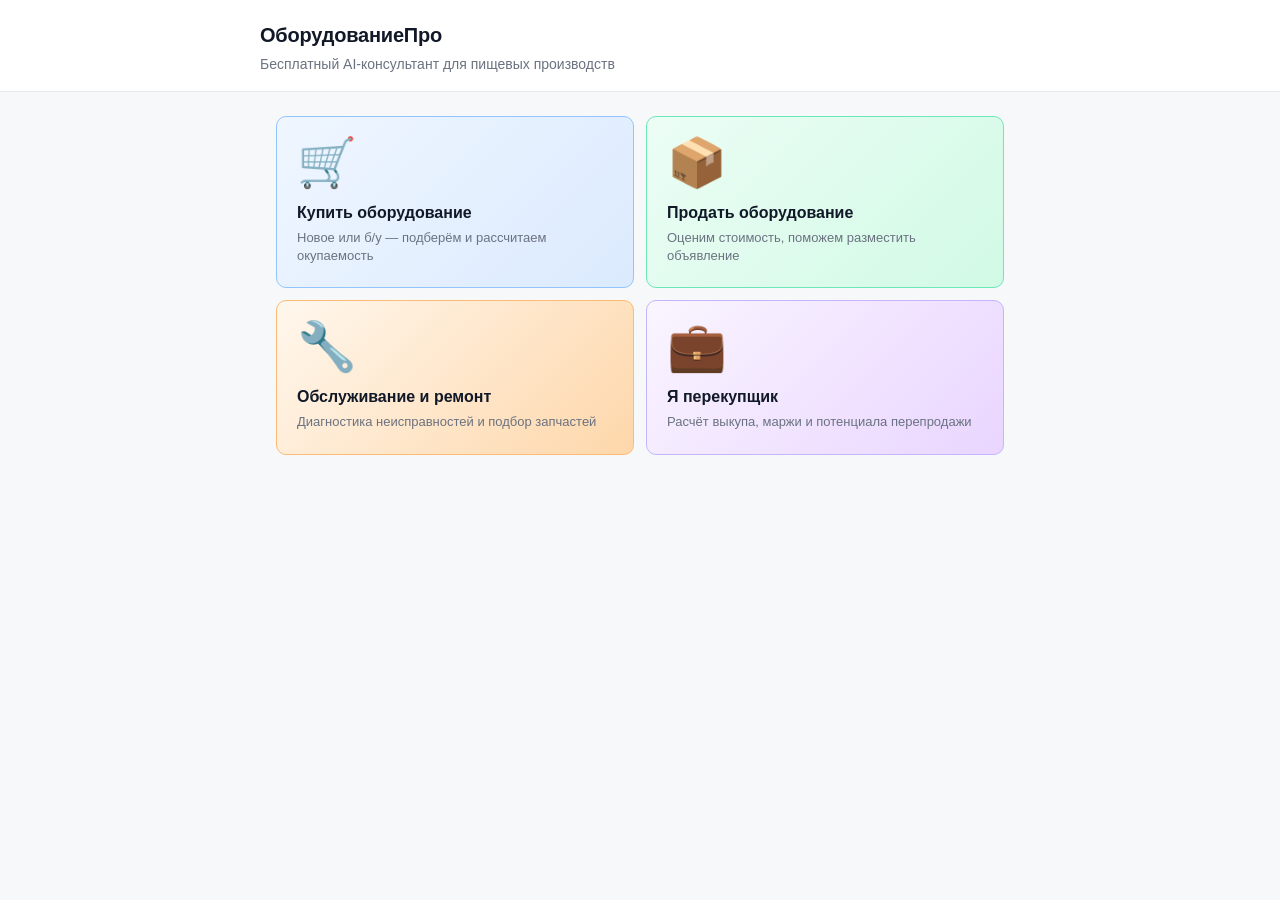
==== index.html @ ac777cf6 "fix: switch backend from Railway to Aeza" ====
<!doctype html>
<!--
  ОборудованиеПро — AI-консультант по пищевому оборудованию.
-->
<html lang="ru">
<head>
<meta charset="utf-8">
<meta name="viewport" content="width=device-width, initial-scale=1">
<title>ОборудованиеПро — AI-консультант по пищевому оборудованию</title>
<style>
  :root {
    --bg: #f7f8fa;
    --surface: #ffffff;
    --border: #e5e7eb;
    --text: #111827;
    --muted: #6b7280;
    --accent: #1f6feb;
    --accent-hover: #1858c4;
    --user-bg: #1f6feb;
    --user-fg: #ffffff;
    --ai-bg: #f1f3f5;
    --ai-fg: #111827;
    --radius: 10px;
    --shadow: 0 1px 2px rgba(17,24,39,.04), 0 4px 12px rgba(17,24,39,.04);
  }
  * { box-sizing: border-box; }
  html, body { margin: 0; padding: 0; }
  body {
    font-family: -apple-system, BlinkMacSystemFont, "Segoe UI", Inter, Roboto, sans-serif;
    background: var(--bg);
    color: var(--text);
    line-height: 1.5;
    -webkit-font-smoothing: antialiased;
  }
  header {
    background: var(--surface);
    border-bottom: 1px solid var(--border);
    padding: 20px 24px 16px;
  }
  .wrap { max-width: 760px; margin: 0 auto; }
  header h1 {
    margin: 0;
    font-size: 20px;
    font-weight: 600;
    letter-spacing: -0.01em;
  }
  header p {
    margin: 4px 0 0;
    color: var(--muted);
    font-size: 14px;
  }

  nav.tabs {
    background: var(--surface);
    border-bottom: 1px solid var(--border);
    position: sticky;
    top: 0;
    z-index: 10;
  }
  nav.tabs .wrap {
    display: flex;
    gap: 2px;
    overflow-x: auto;
    -webkit-overflow-scrolling: touch;
    padding: 0 8px;
  }
  nav.tabs .wrap::-webkit-scrollbar { display: none; }
  .tab {
    background: transparent;
    border: 0;
    border-bottom: 2px solid transparent;
    padding: 12px 14px;
    font: inherit;
    font-size: 14px;
    color: var(--muted);
    cursor: pointer;
    white-space: nowrap;
    transition: color .15s, border-color .15s;
  }
  .tab:hover { color: var(--text); }
  .tab.active {
    color: var(--accent);
    border-bottom-color: var(--accent);
    font-weight: 500;
  }

  main {
    max-width: 760px;
    margin: 24px auto;
    padding: 0 16px 48px;
  }
  .panel-intro {
    margin: 0 0 12px;
    color: var(--muted);
    font-size: 14px;
  }
  .chat {
    background: var(--surface);
    border: 1px solid var(--border);
    border-radius: var(--radius);
    padding: 16px;
    min-height: 320px;
    box-shadow: var(--shadow);
    display: flex;
    flex-direction: column;
    gap: 10px;
  }
  .msg-row {
    display: flex;
    align-items: flex-end;
    gap: 8px;
    max-width: 92%;
  }
  .msg-row.ai { align-self: flex-start; }
  .msg-row.user { align-self: flex-end; }
  .msg-row .avatar {
    flex-shrink: 0;
    width: 28px;
    height: 28px;
    border-radius: 50%;
    background: var(--ai-bg);
    display: inline-flex;
    align-items: center;
    justify-content: center;
    font-size: 16px;
    line-height: 1;
  }
  .msg-row.user .avatar {
    background: rgba(31, 111, 235, 0.12);
  }
  .msg {
    max-width: 100%;
    padding: 10px 14px;
    border-radius: 12px;
    font-size: 15px;
    white-space: pre-wrap;
    word-wrap: break-word;
  }
  .msg.user {
    background: var(--user-bg);
    color: var(--user-fg);
    border-bottom-right-radius: 4px;
  }
  .msg.ai {
    background: var(--ai-bg);
    color: var(--ai-fg);
    border-bottom-left-radius: 4px;
  }
  .msg.error {
    align-self: stretch;
    background: #fff1f2;
    color: #9f1239;
    border: 1px solid #fecdd3;
    font-size: 13px;
  }

  .specialist-link {
    background: transparent;
    border: 0;
    padding: 10px 4px;
    margin-top: 6px;
    font: inherit;
    font-size: 13px;
    color: var(--muted);
    cursor: pointer;
    text-align: center;
    display: block;
    width: 100%;
    transition: color .15s;
  }
  .specialist-link:hover { color: var(--accent); }
  .specialist-form {
    background: var(--surface);
    border: 1px solid var(--border);
    border-radius: var(--radius);
    padding: 18px;
    margin-top: 10px;
    box-shadow: var(--shadow);
  }
  .specialist-form h4 {
    margin: 0 0 4px;
    font-size: 16px;
    font-weight: 600;
  }
  .specialist-form p.sub {
    margin: 0 0 14px;
    color: var(--muted);
    font-size: 13px;
  }
  .specialist-form .time-options {
    display: flex;
    gap: 8px;
    margin: 4px 0 14px;
  }
  .specialist-form .time-options label {
    flex: 1;
    cursor: pointer;
    padding: 10px 12px;
    border: 1px solid var(--border);
    border-radius: var(--radius);
    text-align: center;
    font-size: 14px;
    background: var(--surface);
    transition: border-color .15s, background .15s, color .15s;
  }
  .specialist-form .time-options input[type="radio"] {
    position: absolute;
    opacity: 0;
    pointer-events: none;
  }
  .specialist-form .time-options label:has(input:checked) {
    border-color: var(--accent);
    background: #eff6ff;
    color: var(--accent);
    font-weight: 500;
  }
  .specialist-form .success {
    text-align: center;
    padding: 14px 0;
    color: var(--text);
    font-size: 14px;
  }
  .msg .msg-photo {
    display: block;
    max-width: 220px;
    border-radius: 8px;
    margin-bottom: 6px;
  }
  .typing {
    color: var(--muted);
    font-size: 14px;
    font-style: italic;
  }
  .suggestions {
    display: flex;
    flex-wrap: wrap;
    gap: 8px;
    margin: 14px 0 0;
  }
  .suggestions button {
    background: var(--surface);
    border: 1px solid var(--border);
    border-radius: 999px;
    padding: 8px 14px;
    font-size: 14px;
    cursor: pointer;
    color: var(--text);
    transition: border-color .15s, background .15s;
  }
  .suggestions button:hover {
    border-color: var(--accent);
    color: var(--accent);
  }

  .previews {
    display: flex;
    flex-wrap: wrap;
    gap: 8px;
    margin-top: 14px;
  }
  .previews:empty { display: none; }
  .previews:not(:empty) + .composer { margin-top: 8px; }
  .preview {
    position: relative;
    width: 64px;
    height: 64px;
    border-radius: 8px;
    overflow: hidden;
    border: 1px solid var(--border);
    background: var(--surface);
  }
  .preview img { width: 100%; height: 100%; object-fit: cover; display: block; }
  .preview .remove {
    position: absolute;
    top: 2px;
    right: 2px;
    width: 18px;
    height: 18px;
    border-radius: 50%;
    border: 0;
    background: rgba(0,0,0,0.6);
    color: #fff;
    font-size: 14px;
    line-height: 1;
    cursor: pointer;
    padding: 0;
    display: flex;
    align-items: center;
    justify-content: center;
  }

  .composer {
    display: flex;
    gap: 8px;
    margin-top: 14px;
  }
  .composer input[type="text"] {
    flex: 1;
    padding: 12px 14px;
    border: 1px solid var(--border);
    border-radius: var(--radius);
    font-size: 15px;
    background: var(--surface);
    outline: none;
    transition: border-color .15s;
  }
  .composer input[type="text"]:focus { border-color: var(--accent); }
  .composer .attach {
    background: var(--surface);
    border: 1px solid var(--border);
    border-radius: var(--radius);
    padding: 0 14px;
    font-size: 18px;
    cursor: pointer;
    line-height: 1;
    transition: border-color .15s;
  }
  .composer .attach:hover { border-color: var(--accent); }

  button.primary {
    background: var(--accent);
    color: #fff;
    border: 0;
    padding: 11px 18px;
    border-radius: var(--radius);
    font-size: 15px;
    font-weight: 500;
    cursor: pointer;
    transition: background .15s;
  }
  button.primary:hover { background: var(--accent-hover); }
  button.primary:disabled { background: #9ca3af; cursor: not-allowed; }
  button.secondary {
    background: var(--surface);
    color: var(--text);
    border: 1px solid var(--border);
    padding: 11px 18px;
    border-radius: var(--radius);
    font-size: 15px;
    font-weight: 500;
    cursor: pointer;
    transition: border-color .15s, color .15s;
  }
  button.secondary:hover { border-color: var(--accent); color: var(--accent); }

  .card {
    background: var(--surface);
    border: 1px solid var(--border);
    border-radius: var(--radius);
    padding: 20px;
    box-shadow: var(--shadow);
    margin-bottom: 14px;
  }
  .card h3 {
    margin: 0 0 4px;
    font-size: 17px;
    font-weight: 600;
  }
  .card p.sub {
    margin: 0 0 16px;
    color: var(--muted);
    font-size: 14px;
  }
  .fields {
    display: grid;
    grid-template-columns: 1fr 1fr;
    gap: 10px;
    margin-bottom: 12px;
  }
  .fields .full { grid-column: 1 / -1; }
  .fields input,
  .fields select,
  .fields textarea {
    padding: 11px 12px;
    border: 1px solid var(--border);
    border-radius: var(--radius);
    font-size: 14px;
    font-family: inherit;
    outline: none;
    transition: border-color .15s;
    background: var(--surface);
    color: var(--text);
  }
  .fields textarea { resize: vertical; min-height: 80px; }
  .fields input:focus,
  .fields select:focus,
  .fields textarea:focus { border-color: var(--accent); }
  .card .success {
    text-align: center;
    padding: 24px 0;
    color: var(--text);
  }
  .actions {
    display: flex;
    gap: 8px;
    flex-wrap: wrap;
  }
  .valuation {
    background: #f0f7ff;
    border: 1px solid #cfe0ff;
    border-radius: var(--radius);
    padding: 14px 16px;
    margin: 12px 0;
    font-size: 14px;
    white-space: pre-wrap;
  }

  .recog-block {
    background: linear-gradient(135deg, #fff7ed 0%, #fef3c7 100%);
    border: 2px solid #f59e0b;
    border-radius: var(--radius);
    padding: 22px;
    margin-bottom: 24px;
    box-shadow: 0 4px 16px rgba(245, 158, 11, 0.18);
  }
  .recog-block h2 {
    margin: 0 0 6px;
    font-size: 18px;
    font-weight: 600;
    color: var(--text);
  }
  .recog-block .recog-sub {
    margin: 0 0 16px;
    color: #78350f;
    font-size: 14px;
  }
  .recog-block .chat {
    background: rgba(255, 255, 255, 0.65);
    min-height: 0;
  }

  .mode-switch {
    display: flex;
    gap: 4px;
    background: var(--surface);
    border: 1px solid var(--border);
    border-radius: var(--radius);
    padding: 4px;
    margin-bottom: 14px;
  }
  .mode-switch button {
    flex: 1;
    background: transparent;
    border: 0;
    padding: 9px 12px;
    font: inherit;
    font-size: 14px;
    color: var(--muted);
    border-radius: 6px;
    cursor: pointer;
    transition: background .15s, color .15s;
  }
  .mode-switch button.active {
    background: var(--accent);
    color: #fff;
  }

  .warehouse-table {
    width: 100%;
    border-collapse: collapse;
    margin-top: 14px;
    font-size: 14px;
    background: var(--surface);
    border: 1px solid var(--border);
    border-radius: var(--radius);
    overflow: hidden;
  }
  .warehouse-table th, .warehouse-table td {
    padding: 10px 12px;
    text-align: left;
    border-bottom: 1px solid var(--border);
  }
  .warehouse-table th {
    background: #f9fafb;
    font-weight: 600;
    color: var(--muted);
    font-size: 12px;
    text-transform: uppercase;
    letter-spacing: 0.04em;
  }
  .warehouse-table tr:last-child td { border-bottom: 0; }
  .warehouse-table .total-row td {
    background: #f9fafb;
    font-weight: 600;
  }
  .warehouse-table .price-col { text-align: right; white-space: nowrap; }
  .warehouse-table .verdict-cell { font-weight: 500; white-space: nowrap; }
  .warehouse-table tr.row-green { background: #f0fdf4; }
  .warehouse-table tr.row-yellow { background: #fefce8; }
  .warehouse-table tr.row-red { background: #fef2f2; }
  .warehouse-table .verdict-green { color: #15803d; }
  .warehouse-table .verdict-yellow { color: #a16207; }
  .warehouse-table .verdict-red { color: #b91c1c; }
  .reseller-summary {
    background: var(--surface);
    border: 1px solid var(--border);
    border-radius: var(--radius);
    padding: 14px 16px;
    margin-top: 12px;
    font-size: 14px;
    white-space: pre-wrap;
  }

  @media (max-width: 600px) {
    .fields { grid-template-columns: 1fr; }
    .msg { max-width: 100%; }
    .msg .msg-photo { max-width: 160px; }
  }

  /* ---------- New navigation (home → category → chat) ---------- */
  nav.tabs { display: none; }
  .mode-switch { display: none; }

  .home-screen p.lead {
    margin: 0 0 22px;
    color: var(--muted);
    font-size: 15px;
  }
  .home-cards {
    display: grid;
    grid-template-columns: 1fr 1fr;
    gap: 12px;
  }
  .home-card {
    background: var(--surface);
    border: 1px solid var(--border);
    border-radius: var(--radius);
    padding: 22px 20px;
    text-align: left;
    cursor: pointer;
    transition: border-color .15s, box-shadow .2s, transform .15s;
    font: inherit;
    color: inherit;
    display: block;
    width: 100%;
  }
  .home-card:hover {
    transform: translateY(-3px);
    box-shadow: 0 8px 20px rgba(17,24,39,.10);
  }
  .home-card:active { transform: translateY(-1px); }
  .home-card .icon {
    display: block;
    font-size: 48px;
    line-height: 1;
    margin-bottom: 14px;
  }
  .home-card .label {
    display: block;
    font-size: 16px;
    font-weight: 600;
    margin-bottom: 4px;
  }
  .home-card .desc {
    display: block;
    font-size: 13px;
    color: var(--muted);
    line-height: 1.4;
  }

  .home-card.color-buy {
    background: linear-gradient(135deg, #eff6ff 0%, #dbeafe 100%);
    border-color: #93c5fd;
  }
  .home-card.color-sell {
    background: linear-gradient(135deg, #ecfdf5 0%, #d1fae5 100%);
    border-color: #6ee7b7;
  }
  .home-card.color-service {
    background: linear-gradient(135deg, #fff7ed 0%, #fed7aa 100%);
    border-color: #fdba74;
  }
  .home-card.color-reseller {
    background: linear-gradient(135deg, #faf5ff 0%, #e9d5ff 100%);
    border-color: #c4b5fd;
  }

  .category-screen h2 {
    margin: 0 0 16px;
    font-size: 22px;
    font-weight: 600;
  }
  .nav-cards {
    display: flex;
    flex-direction: column;
    gap: 10px;
  }
  .nav-card {
    display: flex;
    align-items: center;
    gap: 16px;
    background: var(--surface);
    border: 1px solid var(--border);
    border-radius: var(--radius);
    padding: 18px 18px;
    text-align: left;
    cursor: pointer;
    transition: transform .15s, box-shadow .2s, border-color .15s;
    font: inherit;
    color: inherit;
    width: 100%;
  }
  .nav-card:hover {
    transform: translateY(-2px);
    box-shadow: 0 6px 16px rgba(17,24,39,.08);
    border-color: var(--accent);
  }
  .nav-card:active { transform: translateY(0); }
  .nav-card .card-icon {
    font-size: 32px;
    line-height: 1;
    flex-shrink: 0;
  }
  .nav-card .card-body {
    flex: 1;
    display: flex;
    flex-direction: column;
    gap: 2px;
    min-width: 0;
  }
  .nav-card .card-title {
    font-size: 16px;
    font-weight: 600;
    color: var(--text);
  }
  .nav-card .card-desc {
    font-size: 13px;
    color: var(--muted);
    line-height: 1.4;
  }
  .nav-card .card-arrow {
    font-size: 20px;
    color: var(--muted);
    transition: transform .15s, color .15s;
    flex-shrink: 0;
  }
  .nav-card:hover .card-arrow {
    color: var(--accent);
    transform: translateX(3px);
  }
  .nav-card.accent {
    background: linear-gradient(135deg, #eff6ff 0%, #dbeafe 100%);
    border-color: #93c5fd;
  }
  .nav-card.accent .card-title { color: var(--accent); }
  .nav-card.accent:hover { border-color: var(--accent-hover); }

  .back-link {
    background: transparent;
    border: 0;
    padding: 8px 0;
    font: inherit;
    font-size: 14px;
    color: var(--muted);
    cursor: pointer;
    margin-bottom: 4px;
    align-self: flex-start;
  }
  .back-link:hover { color: var(--text); }

  section[data-screen]:not([hidden]),
  section[data-panel]:not([hidden]) {
    animation: screenFadeIn 0.18s ease-out;
  }
  @keyframes screenFadeIn {
    from { opacity: 0; transform: translateY(4px); }
    to { opacity: 1; transform: translateY(0); }
  }

  @media (max-width: 600px) {
    .home-cards { grid-template-columns: 1fr; }
  }
</style>
</head>
<body>

<header>
  <div class="wrap">
    <h1>ОборудованиеПро</h1>
    <p>Бесплатный AI-консультант для пищевых производств</p>
  </div>
</header>

<main>
  <button type="button" id="back-button" class="back-link" hidden>← Назад</button>

  <!-- ========== Home screen ========== -->
  <section class="home-screen" data-screen="home">
    <div class="home-cards">
      <button class="home-card color-buy" type="button" data-go-screen="category-buy">
        <span class="icon">🛒</span>
        <span class="label">Купить оборудование</span>
        <span class="desc">Новое или б/у — подберём и рассчитаем окупаемость</span>
      </button>
      <button class="home-card color-sell" type="button" data-go-screen="category-sell">
        <span class="icon">📦</span>
        <span class="label">Продать оборудование</span>
        <span class="desc">Оценим стоимость, поможем разместить объявление</span>
      </button>
      <button class="home-card color-service" type="button" data-go-screen="category-service">
        <span class="icon">🔧</span>
        <span class="label">Обслуживание и ремонт</span>
        <span class="desc">Диагностика неисправностей и подбор запчастей</span>
      </button>
      <button class="home-card color-reseller" type="button" data-go-screen="category-reseller">
        <span class="icon">💼</span>
        <span class="label">Я перекупщик</span>
        <span class="desc">Расчёт выкупа, маржи и потенциала перепродажи</span>
      </button>
    </div>
  </section>

  <!-- ========== Category screens ========== -->
  <section class="category-screen" data-screen="category-buy" hidden>
    <h2>🛒 Купить оборудование</h2>
    <div class="nav-cards">
      <button class="nav-card" type="button" data-go-screen="chat-buy-new">
        <span class="card-icon">🆕</span>
        <span class="card-body">
          <span class="card-title">Новое оборудование</span>
          <span class="card-desc">Подберу модели под вашу задачу и объём</span>
        </span>
        <span class="card-arrow">→</span>
      </button>
      <button class="nav-card" type="button" data-go-screen="chat-buy-used">
        <span class="card-icon">♻️</span>
        <span class="card-body">
          <span class="card-title">Б/у оборудование</span>
          <span class="card-desc">Цены на рынке, надёжные бренды, риски покупки</span>
        </span>
        <span class="card-arrow">→</span>
      </button>
      <button class="nav-card accent" type="button" data-go-screen="chat-buy-turnkey">
        <span class="card-icon">🏭</span>
        <span class="card-body">
          <span class="card-title">Открываю производство с нуля</span>
          <span class="card-desc">Составлю полный список оборудования с бюджетом</span>
        </span>
        <span class="card-arrow">→</span>
      </button>
    </div>
  </section>

  <section class="category-screen" data-screen="category-sell" hidden>
    <h2>📦 Продать оборудование</h2>
    <div class="nav-cards">
      <button class="nav-card" type="button" data-go-screen="chat-sell-single">
        <span class="card-icon">📦</span>
        <span class="card-body">
          <span class="card-title">Продаю одну позицию</span>
          <span class="card-desc">AI оценит стоимость и поможет разместить объявление</span>
        </span>
        <span class="card-arrow">→</span>
      </button>
      <button class="nav-card" type="button" data-go-screen="chat-sell-warehouse">
        <span class="card-icon">🗂️</span>
        <span class="card-body">
          <span class="card-title">Продаю несколько позиций</span>
          <span class="card-desc">Составим список, оценим каждую позицию и итого</span>
        </span>
        <span class="card-arrow">→</span>
      </button>
    </div>
  </section>

  <section class="category-screen" data-screen="category-service" hidden>
    <h2>🔧 Обслуживание и ремонт</h2>
    <div class="nav-cards">
      <button class="nav-card" type="button" data-go-screen="chat-service">
        <span class="card-icon">🔧</span>
        <span class="card-body">
          <span class="card-title">Диагностика неисправности</span>
          <span class="card-desc">Опишите симптом — AI найдёт причину и решение</span>
        </span>
        <span class="card-arrow">→</span>
      </button>
      <button class="nav-card" type="button" data-go-screen="chat-parts">
        <span class="card-icon">⚙️</span>
        <span class="card-body">
          <span class="card-title">Подбор запчастей</span>
          <span class="card-desc">Назовите модель и деталь — найдём артикул и поставщика</span>
        </span>
        <span class="card-arrow">→</span>
      </button>
    </div>
  </section>

  <section class="category-screen" data-screen="category-reseller" hidden>
    <h2>💼 Я перекупщик</h2>
    <div class="nav-cards">
      <button class="nav-card" type="button" data-go-screen="chat-reseller-single">
        <span class="card-icon">📦</span>
        <span class="card-body">
          <span class="card-title">Одна позиция</span>
          <span class="card-desc">Цена выкупа, перепродажи и маржа</span>
        </span>
        <span class="card-arrow">→</span>
      </button>
      <button class="nav-card" type="button" data-go-screen="chat-reseller-line">
        <span class="card-icon">🔗</span>
        <span class="card-body">
          <span class="card-title">Линия целиком</span>
          <span class="card-desc">Расчёт по каждой позиции + бонус за комплектность</span>
        </span>
        <span class="card-arrow">→</span>
      </button>
      <button class="nav-card" type="button" data-go-screen="chat-reseller-warehouse">
        <span class="card-icon">🗂️</span>
        <span class="card-body">
          <span class="card-title">Выбрать из склада</span>
          <span class="card-desc">Покажу что выгодно брать — зелёный / жёлтый / красный</span>
        </span>
        <span class="card-arrow">→</span>
      </button>
    </div>
  </section>

  <!-- ========== Chat panels (shown via navigation) ========== -->

  <!-- Panel: новое оборудование -->
  <section data-panel="new" hidden>
    <div class="mode-switch" id="new-mode-switch">
      <button type="button" class="active" data-submode="single">📦 Одна позиция</button>
      <button type="button" data-submode="line">🔗 Собрать линию</button>
      <button type="button" data-submode="turnkey">🏭 Цех под ключ</button>
    </div>

    <!-- submode 1: single position -->
    <div id="new-block-single">
      <div id="chat-new" class="chat"></div>

      <div class="suggestions" id="suggestions-new">
        <button data-prompt="Хочу производить котлеты">Хочу производить котлеты</button>
        <button data-prompt="Нужна печь для хлеба">Нужна печь для хлеба</button>
        <button data-prompt="Автоматизировать упаковку">Автоматизировать упаковку</button>
        <button data-prompt="Расширить мясопереработку">Расширить мясопереработку</button>
      </div>

      <div class="previews" id="previews-new"></div>
      <form class="composer" id="composer-new" autocomplete="off">
        <button type="button" class="attach" data-file="file-new" aria-label="Прикрепить фото">📎</button>
        <input id="file-new" type="file" accept="image/*" multiple hidden>
        <input id="input-new" type="text" placeholder="Опишите задачу или прикрепите фото…">
        <button type="submit" class="primary">Отправить</button>
      </form>
    </div>

    <!-- submode 2: line -->
    <div id="new-block-line" hidden>
      <p class="panel-intro">Соберём производственную линию: подберу агрегаты, цены, на что смотреть при покупке.</p>
      <div id="chat-new-line" class="chat"></div>

      <div class="suggestions" id="suggestions-new-line">
        <button data-prompt="Хочу мини-пекарню, 200 кг хлеба в день">Пекарня 200 кг</button>
        <button data-prompt="Цех котлет, объём 500 кг в смену">Котлеты 500 кг</button>
        <button data-prompt="Линия упаковки для замороженных продуктов">Упаковка заморозки</button>
      </div>

      <div class="previews" id="previews-new-line"></div>
      <form class="composer" id="composer-new-line" autocomplete="off">
        <button type="button" class="attach" data-file="file-new-line" aria-label="Прикрепить фото">📎</button>
        <input id="file-new-line" type="file" accept="image/*" multiple hidden>
        <input id="input-new-line" type="text" placeholder="Что производите и в каком объёме?">
        <button type="submit" class="primary">Отправить</button>
      </form>

      <div id="new-line-table"></div>
    </div>

    <!-- submode 3: turnkey -->
    <div id="new-block-turnkey" hidden>
      <p class="panel-intro">Спланируем цех под ключ: список оборудования, обязательное vs желательное, минимальный и оптимальный бюджет.</p>
      <div id="chat-new-turnkey" class="chat"></div>

      <div class="suggestions" id="suggestions-new-turnkey">
        <button data-prompt="Цех замороженных полуфабрикатов, 1 тонна в смену">Заморозка 1т</button>
        <button data-prompt="Мини-завод по производству колбас">Колбасы</button>
        <button data-prompt="Кондитерский цех, 300 кг продукции в день">Кондитерский 300 кг</button>
      </div>

      <div class="previews" id="previews-new-turnkey"></div>
      <form class="composer" id="composer-new-turnkey" autocomplete="off">
        <button type="button" class="attach" data-file="file-new-turnkey" aria-label="Прикрепить фото">📎</button>
        <input id="file-new-turnkey" type="file" accept="image/*" multiple hidden>
        <input id="input-new-turnkey" type="text" placeholder="Что планируете производить?">
        <button type="submit" class="primary">Отправить</button>
      </form>

      <div id="new-turnkey-table"></div>
    </div>

    <form class="card" id="lead-form" hidden autocomplete="off" style="margin-top:24px;">
      <h3>Получить КП от поставщиков</h3>
      <p class="sub">Отправим персональные коммерческие предложения от 3–5 поставщиков в течение дня.</p>
      <div class="fields">
        <input name="name" type="text" placeholder="Имя" required>
        <input name="email" type="email" placeholder="Email" required>
        <input name="phone" type="tel" placeholder="Телефон" required>
        <input name="city" type="text" placeholder="Город" required>
      </div>
      <button type="submit" class="primary" style="width:100%;">Получить КП</button>
    </form>
  </section>

  <!-- ========== TAB: Купить б/у ========== -->
  <section data-panel="used" hidden>
    <div class="mode-switch" id="used-mode-switch">
      <button type="button" class="active" data-mode="self">👤 Для себя</button>
      <button type="button" data-mode="reseller">💼 Перекупщик</button>
    </div>

    <!-- self mode -->
    <div id="used-block-self">
      <div class="mode-switch" id="self-submode-switch">
        <button type="button" class="active" data-submode="single">📦 Одна позиция</button>
        <button type="button" data-submode="line">🔗 Собрать линию</button>
        <button type="button" data-submode="turnkey">🏭 Цех под ключ</button>
      </div>

      <!-- self submode 1 -->
      <div id="self-block-single">
        <p class="panel-intro">Расскажу про рынок б/у: цены, надёжные бренды, риски, на что смотреть.</p>
        <div id="chat-used" class="chat"></div>

        <div class="suggestions" id="suggestions-used">
          <button data-prompt="Ищу мясорубку б/у">Мясорубка б/у</button>
          <button data-prompt="Нужна печь б/у">Печь б/у</button>
          <button data-prompt="Куттер б/у">Куттер б/у</button>
          <button data-prompt="Упаковочная линия б/у">Упаковочная линия б/у</button>
        </div>

        <div class="previews" id="previews-used"></div>
        <form class="composer" id="composer-used" autocomplete="off">
          <button type="button" class="attach" data-file="file-used" aria-label="Прикрепить фото">📎</button>
          <input id="file-used" type="file" accept="image/*" multiple hidden>
          <input id="input-used" type="text" placeholder="Какое оборудование ищете или приложите фото…">
          <button type="submit" class="primary">Спросить</button>
        </form>
      </div>

      <!-- self submode 2: line -->
      <div id="self-block-line" hidden>
        <p class="panel-intro">Соберём линию из б/у оборудования: список агрегатов, цены, на что смотреть при покупке.</p>
        <div id="chat-self-line" class="chat"></div>

        <div class="suggestions" id="suggestions-self-line">
          <button data-prompt="Нужна б/у линия для пекарни, 200 кг хлеба в день">Пекарня 200 кг</button>
          <button data-prompt="Цех котлет на б/у, 500 кг в смену">Котлеты 500 кг</button>
          <button data-prompt="Линия упаковки заморозки на б/у">Упаковка</button>
        </div>

        <div class="previews" id="previews-self-line"></div>
        <form class="composer" id="composer-self-line" autocomplete="off">
          <button type="button" class="attach" data-file="file-self-line" aria-label="Прикрепить фото">📎</button>
          <input id="file-self-line" type="file" accept="image/*" multiple hidden>
          <input id="input-self-line" type="text" placeholder="Что производите и в каком объёме?">
          <button type="submit" class="primary">Отправить</button>
        </form>

        <div id="self-line-table"></div>
      </div>

      <!-- self submode 3: turnkey -->
      <div id="self-block-turnkey" hidden>
        <p class="panel-intro">Спланируем цех под ключ: обязательное vs желательное, минимальный и оптимальный бюджет, окупаемость.</p>
        <div id="chat-self-turnkey" class="chat"></div>

        <div class="suggestions" id="suggestions-self-turnkey">
          <button data-prompt="Цех замороженных полуфабрикатов, 1 тонна в смену">Заморозка 1т</button>
          <button data-prompt="Мини-завод по производству колбас">Колбасы</button>
          <button data-prompt="Кондитерский цех, 300 кг в день">Кондитерский 300 кг</button>
        </div>

        <div class="previews" id="previews-self-turnkey"></div>
        <form class="composer" id="composer-self-turnkey" autocomplete="off">
          <button type="button" class="attach" data-file="file-self-turnkey" aria-label="Прикрепить фото">📎</button>
          <input id="file-self-turnkey" type="file" accept="image/*" multiple hidden>
          <input id="input-self-turnkey" type="text" placeholder="Что планируете производить?">
          <button type="submit" class="primary">Отправить</button>
        </form>

        <div id="self-turnkey-table"></div>
      </div>
    </div>

    <!-- reseller mode -->
    <div id="used-block-reseller" hidden>
      <div class="mode-switch" id="reseller-submode-switch">
        <button type="button" class="active" data-submode="single">📦 Одна позиция</button>
        <button type="button" data-submode="line">🏭 Линия целиком</button>
        <button type="button" data-submode="warehouse">🗂️ Выбрать из склада</button>
      </div>

      <!-- submode 1: single position -->
      <div id="reseller-block-single">
        <p class="panel-intro">Считаю арбитраж: выкуп со скидкой, перепродажа, маржа, сроки оборота.</p>
        <div id="chat-used-reseller" class="chat"></div>

        <div class="suggestions" id="suggestions-used-reseller">
          <button data-prompt="Тестомес Прима-300, средний рынок">Тестомес</button>
          <button data-prompt="Печь Восход ХПЭ-500 б/у">Печь Восход</button>
          <button data-prompt="Куттер Robot Coupe R45">Куттер R45</button>
          <button data-prompt="Расстойный шкаф Smeg">Расстойник</button>
        </div>

        <div class="previews" id="previews-used-reseller"></div>
        <form class="composer" id="composer-used-reseller" autocomplete="off">
          <button type="button" class="attach" data-file="file-used-reseller" aria-label="Прикрепить фото">📎</button>
          <input id="file-used-reseller" type="file" accept="image/*" multiple hidden>
          <input id="input-used-reseller" type="text" placeholder="Назовите модель — посчитаю маржу">
          <button type="submit" class="primary">Посчитать</button>
        </form>
      </div>

      <!-- submode 2: whole line -->
      <div id="reseller-block-line" hidden>
        <p class="panel-intro">Расскажите про позиции линии — посчитаю выкуп, продажу, маржу и бонус за комплектность.</p>
        <div id="chat-reseller-line" class="chat"></div>

        <div class="suggestions" id="suggestions-reseller-line">
          <button data-prompt="Линия для пекарни: расстойник, тестомес, печь конвекционная">Пекарня</button>
          <button data-prompt="Линия мясопереработки: куттер, шприц, термокамера">Мясопереработка</button>
          <button data-prompt="Линия упаковки: дозатор, термоупаковщик, маркировщик">Упаковка</button>
        </div>

        <div class="previews" id="previews-reseller-line"></div>
        <form class="composer" id="composer-reseller-line" autocomplete="off">
          <button type="button" class="attach" data-file="file-reseller-line" aria-label="Прикрепить фото">📎</button>
          <input id="file-reseller-line" type="file" accept="image/*" multiple hidden>
          <input id="input-reseller-line" type="text" placeholder="Расскажите про позицию линии…">
          <button type="submit" class="primary">Отправить</button>
        </form>

        <div id="reseller-line-table"></div>
      </div>

      <!-- submode 3: pick from warehouse -->
      <div id="reseller-block-warehouse" hidden>
        <p class="panel-intro">Опишите позиции на складе — выделю 🟢 выгодные, 🟡 средние, 🔴 невыгодные.</p>
        <div id="chat-reseller-warehouse" class="chat"></div>

        <div class="suggestions" id="suggestions-reseller-warehouse">
          <button data-prompt="На складе: печь Восход 2018, тестомес Прима 2015, два куттера Robot Coupe 2020">Микс</button>
          <button data-prompt="Б/у пекарское: расстойный шкаф, тестомес, печь конвекционная Unox">Пекарское</button>
          <button data-prompt="Холодильное оборудование: витрины, лари, моноблоки">Холод</button>
        </div>

        <div class="previews" id="previews-reseller-warehouse"></div>
        <form class="composer" id="composer-reseller-warehouse" autocomplete="off">
          <button type="button" class="attach" data-file="file-reseller-warehouse" aria-label="Прикрепить фото">📎</button>
          <input id="file-reseller-warehouse" type="file" accept="image/*" multiple hidden>
          <input id="input-reseller-warehouse" type="text" placeholder="Опишите складские позиции…">
          <button type="submit" class="primary">Отправить</button>
        </form>

        <div id="reseller-warehouse-table"></div>
      </div>
    </div>

    <form class="card" id="lead-form-used" hidden autocomplete="off" style="margin-top:24px;">
      <h3>Оставить заявку на поиск</h3>
      <p class="sub">Поищем подходящие варианты в каталоге и у проверенных продавцов.</p>
      <div class="fields">
        <input name="name" type="text" placeholder="Имя" required>
        <input name="email" type="email" placeholder="Email" required>
        <input name="phone" type="tel" placeholder="Телефон" required>
        <input name="city" type="text" placeholder="Город" required>
      </div>
      <button type="submit" class="primary" style="width:100%;">Отправить заявку</button>
    </form>
  </section>

  <!-- ========== TAB: Продать ========== -->
  <section data-panel="sell" hidden>
    <div class="mode-switch" id="sell-mode-switch">
      <button type="button" class="active" data-mode="single">📋 Одна позиция</button>
      <button type="button" data-mode="warehouse">📦 Продаю несколько позиций</button>
    </div>

    <div id="sell-block-single">

    <div class="recog-block">
      <h2>📷 Не знаете что за аппарат?</h2>
      <p class="recog-sub">Сфотографируйте — AI определит модель, год выпуска и рыночную стоимость.</p>

      <input id="file-recog" type="file" accept="image/*" multiple hidden>
      <button type="button" class="primary" data-file="file-recog" id="recog-start-btn">📷 Сфотографировать и определить</button>

      <div class="previews" id="previews-recog" style="margin-top: 14px;"></div>
      <div id="chat-recog" class="chat" hidden style="margin-top: 14px;"></div>

      <form class="composer" id="composer-recog" hidden autocomplete="off" style="margin-top: 8px;">
        <button type="button" class="attach" data-file="file-recog" aria-label="Добавить фото">📎</button>
        <input id="input-recog" type="text" placeholder="Уточните что нужно знать…">
        <button type="submit" class="primary">Отправить</button>
      </form>

      <button type="button" class="primary" id="recog-fill-btn" hidden style="margin-top: 14px; width: 100%;">📝 Заполнить форму ниже</button>
    </div>

    <p class="panel-intro">Заполните данные, приложите фото — AI оценит рыночную стоимость, после чего объявление будет опубликовано.</p>
    <form class="card" id="sell-form" autocomplete="off">
      <h3>Параметры оборудования</h3>
      <div class="fields">
        <input class="full" name="title" type="text" placeholder="Название оборудования" required>
        <input name="brand" type="text" placeholder="Бренд / производитель">
        <input name="year" type="number" min="1900" max="2100" placeholder="Год выпуска">
        <select name="condition" required>
          <option value="used">Б/у</option>
          <option value="new">Новое</option>
          <option value="refurbished">Восстановленное</option>
        </select>
        <input name="category" type="text" placeholder="Категория (напр. Печь, Тестомес)" required>
        <input name="city" type="text" placeholder="Город">
        <input name="price" type="number" min="0" step="1" placeholder="Цена, руб" required>
        <textarea class="full" name="description" placeholder="Описание состояния, комплектации, истории" required></textarea>
      </div>

      <h3 style="margin-top:8px;">Фото оборудования</h3>
      <p class="sub">До 5 фото — AI учитывает их при оценке.</p>
      <div class="previews" id="previews-sell" style="margin-top:0; margin-bottom:10px;"></div>
      <input id="file-sell" type="file" accept="image/*" multiple hidden>
      <button type="button" class="secondary" data-file="file-sell" style="margin-bottom:14px;">📎 Добавить фото</button>

      <h3 style="margin-top:8px;">Контакты продавца</h3>
      <div class="fields">
        <input name="seller_name" type="text" placeholder="Имя" required>
        <input name="seller_email" type="email" placeholder="Email" required>
        <input class="full" name="seller_phone" type="tel" placeholder="Телефон (опционально)">
      </div>
      <div class="actions">
        <button type="button" class="secondary" id="sell-evaluate">Оценить стоимость</button>
        <button type="submit" class="primary">Опубликовать объявление</button>
      </div>
    </form>

    <div id="sell-valuation"></div>
    </div><!-- /sell-block-single -->

    <div id="sell-block-warehouse" hidden>
      <p class="panel-intro">AI задаст вопросы по каждой позиции, соберёт список и поможет опубликовать всё сразу.</p>

      <form class="card" id="warehouse-seller-form" autocomplete="off">
        <h3>Контакты продавца</h3>
        <p class="sub">Используются для всех опубликованных позиций.</p>
        <div class="fields">
          <input name="seller_name" type="text" placeholder="Имя" required>
          <input name="seller_email" type="email" placeholder="Email" required>
          <input name="seller_phone" type="tel" placeholder="Телефон">
          <input name="seller_city" type="text" placeholder="Город">
        </div>
      </form>

      <div id="chat-warehouse" class="chat"></div>

      <div class="previews" id="previews-warehouse"></div>
      <form class="composer" id="composer-warehouse" autocomplete="off">
        <button type="button" class="attach" data-file="file-warehouse" aria-label="Прикрепить фото">📎</button>
        <input id="file-warehouse" type="file" accept="image/*" multiple hidden>
        <input id="input-warehouse" type="text" placeholder="Ответьте на вопрос или скажите 'закончил'…">
        <button type="submit" class="primary">Отправить</button>
      </form>

      <div id="warehouse-table-wrap"></div>

      <div class="actions" id="warehouse-actions" hidden style="margin-top: 14px;">
        <button type="button" class="primary" id="warehouse-publish-all">Опубликовать всё</button>
        <button type="button" class="secondary" id="warehouse-select-btn">Выбрать позиции</button>
      </div>
    </div>
  </section>

  <!-- ========== TAB: Обслуживание ========== -->
  <section data-panel="service" hidden>
    <p class="panel-intro">Опишите симптом или приложите фото поломки — AI-диагност поможет найти причину и решение.</p>
    <div id="chat-service" class="chat"></div>

    <div class="suggestions" id="suggestions-service">
      <button data-prompt="Тестомес гудит при включении, но месильный орган не вращается.">Тестомес</button>
      <button data-prompt="Печь не выходит на заданную температуру, греется только верхний тэн.">Печь</button>
      <button data-prompt="Холодильная витрина шумит и плохо охлаждает.">Холодильник</button>
    </div>

    <div class="previews" id="previews-service"></div>
    <form class="composer" id="composer-service" autocomplete="off">
      <button type="button" class="attach" data-file="file-service" aria-label="Прикрепить фото">📎</button>
      <input id="file-service" type="file" accept="image/*" multiple hidden>
      <input id="input-service" type="text" placeholder="Опишите неисправность или приложите фото…">
      <button type="submit" class="primary">Спросить</button>
    </form>
  </section>

  <!-- ========== TAB: Запчасти ========== -->
  <section data-panel="parts" hidden>
    <p class="panel-intro">Назовите модель оборудования и нужную деталь — или приложите фото. AI подберёт подходящую запчасть.</p>
    <div id="chat-parts" class="chat"></div>

    <div class="suggestions" id="suggestions-parts">
      <button data-prompt="Нужен ремень привода для тестомеса Прима-300.">Ремень тестомеса</button>
      <button data-prompt="Подберите тэн для печи Восход ХПЭ-500.">Тэн печи</button>
      <button data-prompt="Нужна термопара для пароконвектомата Rational.">Термопара</button>
    </div>

    <div class="previews" id="previews-parts"></div>
    <form class="composer" id="composer-parts" autocomplete="off">
      <button type="button" class="attach" data-file="file-parts" aria-label="Прикрепить фото">📎</button>
      <input id="file-parts" type="file" accept="image/*" multiple hidden>
      <input id="input-parts" type="text" placeholder="Модель и запчасть — или фото детали…">
      <button type="submit" class="primary">Подобрать</button>
    </form>
  </section>

</main>

<script>
  const API_BASE = "http://147.45.43.117:8000";
  const MODEL = "claude-sonnet-4-20250514";
  const LEAD_MARKER = "%%SHOW_LEAD_FORM%%";
  const MAX_PHOTOS = 5;

  const VISION_PROMPT =
    "\n\nКогда пользователь присылает фото оборудования, действуй по шагам:\n" +
    "ШАГ 1: опиши что видишь — тип оборудования, возможный бренд.\n" +
    "ШАГ 2: если шильдик (табличка с моделью на корпусе) не виден на фото — ОБЯЗАТЕЛЬНО попроси: \"Сфотографируйте шильдик (табличку с названием модели) — это поможет точно определить оборудование и его стоимость 📷\".\n" +
    "ШАГ 3: после получения шильдика точно определи бренд, модель, серийный номер, год выпуска. Если что-то не читается — попроси уточнить.\n" +
    "ШАГ 3.5: попроси сфотографировать ключевые узлы для оценки состояния. " +
    "Печи/тепловое — горелки/тены, панель управления, внутренняя камера. " +
    "Мясорубки/волчки — режущий механизм (ножи и решётки), горловина загрузки, редуктор. " +
    "Тестомесы/куттеры — чаша изнутри, ножи/крюки, панель управления. " +
    "Упаковочное — сварочные элементы, механизм подачи плёнки, панель управления. " +
    "Общие — место подключения (электро/газ), повреждения и следы ремонта. " +
    "По узловым фото комментируй износ, повреждения, общее состояние — это влияет на итоговую оценку.\n" +
    "ШАГ 4: задавай уточняющие вопросы по ОДНОМУ за сообщение: 1) состояние (отлично/хорошее/рабочее/на запчасти); 2) работает ли сейчас; 3) что входит в комплект; 4) почему интересуетесь (для тех кто планирует покупку — почему продают).\n" +
    "ШАГ 5: итоговый ответ в чётком формате:\n" +
    "✅ Бренд: [название]\n" +
    "✅ Модель: [модель]\n" +
    "✅ Год выпуска: [год]\n" +
    "✅ Рыночная стоимость б/у: [диапазон] руб";

  // ---------- Utilities ----------
  function escapeHtml(s) {
    return String(s ?? "").replace(/[&<>"']/g, (c) => ({
      "&": "&amp;",
      "<": "&lt;",
      ">": "&gt;",
      '"': "&quot;",
      "'": "&#39;",
    })[c]);
  }

  function readAsBase64Image(file) {
    return new Promise((resolve, reject) => {
      const reader = new FileReader();
      reader.onload = () => {
        const dataUrl = reader.result;
        const m = String(dataUrl).match(/^data:(.+);base64,(.*)$/);
        if (!m) return reject(new Error("Не удалось прочитать файл"));
        resolve({ dataUrl, mediaType: m[1], data: m[2] });
      };
      reader.onerror = () => reject(reader.error || new Error("Ошибка чтения файла"));
      reader.readAsDataURL(file);
    });
  }

  const FETCHED_RE = /\[FETCHED_PAGE [^\]]*\][\s\S]*?\[\/FETCHED_PAGE\]/g;
  function stripFetched(text) {
    return String(text || "").replace(FETCHED_RE, "[ссылка с объявлением]");
  }

  function contentToText(content) {
    if (typeof content === "string") return stripFetched(content);
    if (Array.isArray(content)) {
      return content
        .map((b) => (b.type === "text" ? stripFetched(b.text) : "[Фото]"))
        .join(" ")
        .trim();
    }
    return "";
  }

  const AVITO_HINT =
    "Авито и другие сайты блокируют автоматическое чтение. " +
    "Скопируйте текст объявления и вставьте его сюда — " +
    "я проанализирую за несколько секунд 📋";

  function extractUrls(text) {
    return (String(text || "").match(/https?:\/\/[^\s]+/g) || []).map((u) =>
      u.replace(/[.,;:!?)\]]+$/, "")
    );
  }

  function isAvitoUrl(url) {
    try {
      const host = new URL(url).hostname.toLowerCase();
      return host === "avito.ru" || host.endsWith(".avito.ru");
    } catch (e) {
      return false;
    }
  }

  async function fetchPageContent(url) {
    const res = await fetch(`${API_BASE}/fetch-url`, {
      method: "POST",
      headers: { "content-type": "application/json" },
      body: JSON.stringify({ url }),
    });
    if (!res.ok) throw new Error("fetch-url " + res.status);
    const data = await res.json();
    return data.text || "";
  }

  // ---------- Navigation (home → category → chat) ----------
  const backBtn = document.getElementById("back-button");

  const CHAT_CONFIG = {
    "chat-buy-new":            { panel: "new",     newSubmode: "single",                                     category: "buy" },
    "chat-buy-used":           { panel: "used",    usedMode: "self",     selfSubmode: "single",              category: "buy" },
    "chat-buy-turnkey":        { panel: "new",     newSubmode: "turnkey",                                    category: "buy" },
    "chat-sell-single":        { panel: "sell",    sellMode: "single",                                       category: "sell" },
    "chat-sell-warehouse":     { panel: "sell",    sellMode: "warehouse",                                    category: "sell" },
    "chat-service":            { panel: "service",                                                           category: "service" },
    "chat-parts":              { panel: "parts",                                                             category: "service" },
    "chat-reseller-single":    { panel: "used",    usedMode: "reseller", resellerSubmode: "single",          category: "reseller" },
    "chat-reseller-line":      { panel: "used",    usedMode: "reseller", resellerSubmode: "line",            category: "reseller" },
    "chat-reseller-warehouse": { panel: "used",    usedMode: "reseller", resellerSubmode: "warehouse",       category: "reseller" },
  };

  function _setBlocks(map, active) {
    Object.entries(map).forEach(([k, el]) => { if (el) el.hidden = k !== active; });
  }
  function setUsedMode(mode) { activeUsedMode = mode; _setBlocks(usedBlocks, mode); }
  function setSelfSubmode(sm) { activeSelfSubmode = sm; _setBlocks(selfBlocks, sm); }
  function setResellerSubmode(sm) { activeResellerSubmode = sm; _setBlocks(resellerSubmodeBlocks, sm); }
  function setNewSubmode(sm) { activeNewSubmode = sm; _setBlocks(newBlocks, sm); }
  function setSellMode(m) { activeSellMode = m; _setBlocks(sellBlocks, m); }

  function navigate(target) {
    document.querySelectorAll("section[data-screen], section[data-panel]").forEach((el) => {
      el.hidden = true;
    });

    if (target === "home") {
      document.querySelector('section[data-screen="home"]').hidden = false;
      backBtn.hidden = true;
      return;
    }

    if (target.startsWith("category-")) {
      const el = document.querySelector(`section[data-screen="${target}"]`);
      if (el) el.hidden = false;
      backBtn.hidden = false;
      backBtn.dataset.target = "home";
      return;
    }

    const config = CHAT_CONFIG[target];
    if (!config) { navigate("home"); return; }
    const panelEl = document.querySelector(`section[data-panel="${config.panel}"]`);
    if (panelEl) panelEl.hidden = false;
    if (config.usedMode) setUsedMode(config.usedMode);
    if (config.selfSubmode) setSelfSubmode(config.selfSubmode);
    if (config.newSubmode) setNewSubmode(config.newSubmode);
    if (config.resellerSubmode) setResellerSubmode(config.resellerSubmode);
    if (config.sellMode) setSellMode(config.sellMode);
    backBtn.hidden = false;
    backBtn.dataset.target = "category-" + config.category;
  }

  document.addEventListener("click", (e) => {
    const goBtn = e.target.closest("[data-go-screen]");
    if (!goBtn) return;
    navigate(goBtn.dataset.goScreen);
    window.scrollTo({ top: 0, behavior: "smooth" });
  });

  backBtn.addEventListener("click", () => {
    navigate(backBtn.dataset.target || "home");
    window.scrollTo({ top: 0, behavior: "smooth" });
  });

  // ---------- Global file-attach button delegate ----------
  document.addEventListener("click", (e) => {
    const btn = e.target.closest("[data-file]");
    if (!btn) return;
    const input = document.getElementById(btn.dataset.file);
    if (input) input.click();
  });

  // ---------- Anthropic chat call ----------
  async function callClaude({ messages, system, maxTokens = 1024 }) {
    const res = await fetch(API_BASE + "/chat", {
      method: "POST",
      headers: { "content-type": "application/json" },
      body: JSON.stringify({
        messages,
        system,
        max_tokens: maxTokens,
      }),
    });
    if (!res.ok) {
      const errText = await res.text();
      throw new Error("API " + res.status + ": " + errText);
    }
    const data = await res.json();
    return data.reply || "";
  }

  // ---------- Photo bucket (selection + previews) ----------
  function createPhotoBucket({ previewsEl, fileInputEl, onAdd }) {
    const state = { photos: [] };

    function render() {
      previewsEl.innerHTML = "";
      state.photos.forEach((p, idx) => {
        const wrap = document.createElement("div");
        wrap.className = "preview";
        const img = document.createElement("img");
        img.src = p.dataUrl;
        img.alt = "";
        const remove = document.createElement("button");
        remove.type = "button";
        remove.className = "remove";
        remove.setAttribute("aria-label", "Удалить");
        remove.textContent = "×";
        remove.addEventListener("click", () => {
          state.photos.splice(idx, 1);
          render();
        });
        wrap.appendChild(img);
        wrap.appendChild(remove);
        previewsEl.appendChild(wrap);
      });
    }

    fileInputEl.addEventListener("change", async () => {
      const files = Array.from(fileInputEl.files || []);
      const remaining = MAX_PHOTOS - state.photos.length;
      if (files.length > remaining) {
        alert(`Можно добавить максимум ${MAX_PHOTOS} фото. Будет добавлено ${Math.max(0, remaining)}.`);
      }
      const toAdd = files.slice(0, Math.max(0, remaining));
      try {
        const added = await Promise.all(toAdd.map(readAsBase64Image));
        state.photos.push(...added);
        render();
        if (onAdd && added.length > 0) onAdd();
      } catch (err) {
        alert("Не удалось прочитать файл: " + err.message);
      }
      fileInputEl.value = "";
    });

    return {
      get photos() { return state.photos; },
      clear() { state.photos = []; render(); },
    };
  }

  // ---------- Reusable chat UI ----------
  function createChat({ chatEl, composerEl, inputEl, suggestionsEl, photoBucket, systemPrompt, greeting, onAssistantReply, showSpecialistLink = true }) {
    const history = [];
    const sendBtn = composerEl.querySelector("button[type=submit]");

    function buildRow(role, bubble) {
      const row = document.createElement("div");
      row.className = "msg-row " + role;
      const avatar = document.createElement("span");
      avatar.className = "avatar";
      avatar.textContent = role === "user" ? "👤" : "🤖";
      if (role === "user") {
        row.appendChild(bubble);
        row.appendChild(avatar);
      } else {
        row.appendChild(avatar);
        row.appendChild(bubble);
      }
      return row;
    }

    function addMessage(role, text) {
      const bubble = document.createElement("div");
      bubble.className = "msg " + role;
      bubble.textContent = text;
      const row = buildRow(role, bubble);
      chatEl.appendChild(row);
      chatEl.scrollTop = chatEl.scrollHeight;
      return bubble;
    }
    function addUserMessageWithPhotos(text, photos) {
      const bubble = document.createElement("div");
      bubble.className = "msg user";
      photos.forEach((p) => {
        const img = document.createElement("img");
        img.className = "msg-photo";
        img.src = p.dataUrl;
        img.alt = "";
        bubble.appendChild(img);
      });
      if (text) {
        const t = document.createElement("div");
        t.textContent = text;
        bubble.appendChild(t);
      }
      chatEl.appendChild(buildRow("user", bubble));
      chatEl.scrollTop = chatEl.scrollHeight;
    }
    function addTyping() {
      const bubble = document.createElement("div");
      bubble.className = "msg ai typing";
      bubble.textContent = "печатает…";
      const row = buildRow("ai", bubble);
      chatEl.appendChild(row);
      chatEl.scrollTop = chatEl.scrollHeight;
      // .remove() removes the whole row; .textContent still updates the bubble naturally
      bubble.remove = function () { row.remove(); };
      return bubble;
    }
    function addError(text) {
      const el = document.createElement("div");
      el.className = "msg error";
      el.textContent = text;
      chatEl.appendChild(el);
      chatEl.scrollTop = chatEl.scrollHeight;
    }

    async function sendUserMessage(text) {
      text = (text || "").trim();
      const photos = photoBucket ? photoBucket.photos.slice() : [];
      if (!text && photos.length === 0) return;

      // Show original user message (URLs visible, not the fetched body)
      if (photos.length > 0) {
        addUserMessageWithPhotos(text, photos);
      } else {
        addMessage("user", text);
      }

      inputEl.value = "";
      if (photoBucket) photoBucket.clear();
      if (suggestionsEl) suggestionsEl.style.display = "none";

      // Partition pasted URLs: avito gets a "paste the text" hint, others are fetched server-side.
      const urls = extractUrls(text);
      const avitoUrls = urls.filter(isAvitoUrl);
      const otherUrls = urls.filter((u) => !isAvitoUrl(u));
      if (avitoUrls.length > 0) addMessage("ai", AVITO_HINT);

      // If the user sent ONLY an avito URL (no other text, photos, or URLs), stop here — no AI call.
      const textWithoutUrls = text.replace(/https?:\/\/[^\s]+/g, "").trim();
      if (
        avitoUrls.length > 0 &&
        otherUrls.length === 0 &&
        photos.length === 0 &&
        textWithoutUrls.length === 0
      ) {
        inputEl.focus();
        return;
      }

      sendBtn.disabled = true;
      const typing = addTyping();

      // Fetch any non-avito URLs (best-effort; failures fall through silently)
      let textForApi = text;
      if (otherUrls.length > 0) {
        typing.textContent = "Загружаю страницу…";
        const results = await Promise.all(otherUrls.map(async (u) => {
          try {
            return { url: u, text: await fetchPageContent(u) };
          } catch (e) {
            return { url: u, text: null };
          }
        }));
        const blocks = results
          .filter((r) => r.text)
          .map((r) => `[FETCHED_PAGE url=${r.url}]\n${r.text}\n[/FETCHED_PAGE]`);
        if (blocks.length > 0) {
          textForApi = `${text}\n\n${blocks.join("\n\n")}`;
        }
        typing.textContent = "печатает…";
      }

      // Push API-augmented turn to history
      if (photos.length > 0) {
        const content = [];
        for (const p of photos) {
          content.push({
            type: "image",
            source: { type: "base64", media_type: p.mediaType, data: p.data },
          });
        }
        if (textForApi) content.push({ type: "text", text: textForApi });
        history.push({ role: "user", content });
      } else {
        history.push({ role: "user", content: textForApi });
      }

      try {
        const reply = await callClaude({ messages: history, system: systemPrompt });
        history.push({ role: "assistant", content: reply });
        typing.remove();
        if (onAssistantReply) onAssistantReply(reply, addMessage);
        else addMessage("ai", reply);
      } catch (err) {
        typing.remove();
        addError("Ошибка соединения с AI. " + err.message);
      } finally {
        sendBtn.disabled = false;
        inputEl.focus();
      }
    }

    composerEl.addEventListener("submit", (e) => {
      e.preventDefault();
      sendUserMessage(inputEl.value);
    });
    if (suggestionsEl) {
      suggestionsEl.addEventListener("click", (e) => {
        const btn = e.target.closest("button[data-prompt]");
        if (!btn) return;
        sendUserMessage(btn.dataset.prompt);
      });
    }
    if (greeting) addMessage("ai", greeting);

    if (showSpecialistLink && composerEl.parentNode) {
      const link = document.createElement("button");
      link.type = "button";
      link.className = "specialist-link";
      link.textContent = "Нужен живой специалист? →";

      const form = document.createElement("form");
      form.className = "specialist-form";
      form.hidden = true;
      form.innerHTML =
        '<h4>Запросить звонок специалиста</h4>' +
        '<p class="sub">Свяжемся в указанное удобное время.</p>' +
        '<div class="fields">' +
          '<input name="name" type="text" placeholder="Имя" required>' +
          '<input name="phone" type="tel" placeholder="Телефон" required>' +
        '</div>' +
        '<div class="time-options">' +
          '<label><input type="radio" name="time" value="утро" required><span>Утро</span></label>' +
          '<label><input type="radio" name="time" value="день"><span>День</span></label>' +
          '<label><input type="radio" name="time" value="вечер"><span>Вечер</span></label>' +
        '</div>' +
        '<button type="submit" class="primary" style="width:100%;">Запросить звонок</button>';

      link.addEventListener("click", () => {
        form.hidden = !form.hidden;
        if (!form.hidden) {
          form.scrollIntoView({ behavior: "smooth", block: "nearest" });
          const nameInput = form.querySelector('input[name="name"]');
          if (nameInput) nameInput.focus();
        }
      });

      let specialistSubmitted = false;
      form.addEventListener("submit", async (e) => {
        e.preventDefault();
        if (specialistSubmitted) return;
        const submitBtn = form.querySelector("button[type=submit]");
        submitBtn.disabled = true;
        const fd = new FormData(form);
        const time = fd.get("time");
        const payload = {
          name: fd.get("name"),
          phone: fd.get("phone"),
          message: `Запрос звонка специалиста. Удобное время: ${time}`,
          chat: buildChatTextForLead(history),
          source: "specialist_request",
        };
        try {
          const res = await fetch(`${API_BASE}/leads`, {
            method: "POST",
            headers: { "content-type": "application/json" },
            body: JSON.stringify(payload),
          });
          if (!res.ok) throw new Error("Server " + res.status);
          specialistSubmitted = true;
          form.innerHTML = '<div class="success">Специалист свяжется с вами в указанное время 🤝</div>';
          link.hidden = true;
        } catch (err) {
          submitBtn.disabled = false;
          alert("Не удалось отправить запрос. " + err.message);
        }
      });

      composerEl.insertAdjacentElement("afterend", link);
      link.insertAdjacentElement("afterend", form);
    }

    return { history, addMessage, sendUserMessage };
  }

  // Helper: build a chat with attached photo bucket from element IDs.
  function buildChat(panelKey, options) {
    const bucket = createPhotoBucket({
      previewsEl: document.getElementById(`previews-${panelKey}`),
      fileInputEl: document.getElementById(`file-${panelKey}`),
    });
    return {
      chat: createChat({
        chatEl: document.getElementById(`chat-${panelKey}`),
        composerEl: document.getElementById(`composer-${panelKey}`),
        inputEl: document.getElementById(`input-${panelKey}`),
        suggestionsEl: document.getElementById(`suggestions-${panelKey}`),
        photoBucket: bucket,
        ...options,
      }),
      bucket,
    };
  }

  function buildChatTextForLead(history) {
    const text = history
      .map((m) => {
        const label = m.role === "user" ? "Пользователь" : "AI";
        const t = contentToText(m.content).replace(LEAD_MARKER, "").trim();
        return `${label}: ${t}`;
      })
      .join("\n");
    return text.length > 49000 ? text.slice(0, 49000) + "\n…[усечено]" : text;
  }

  // Shared system prompts for "Собрать линию" and "Цех под ключ" submodes
  const LINE_SYSTEM =
    "Помоги собрать производственную линию из б/у оборудования. " +
    "Спроси что производить и объём. " +
    "Подбери все необходимые агрегаты. По каждому: название, бренд/модель, " +
    "примерная цена б/у в рублях, на что смотреть при покупке. " +
    "Итого: общая стоимость линии и срок окупаемости. " +
    "В КАЖДОМ ответе обновляй полный список в формате:\n" +
    "===ITEMS===\n" +
    '{"items":[{"title":"...","brand":"...","price_used":...,"notes":"..."}],"payback_months":"12-18"}\n' +
    "===END===\n" +
    "price_used — число в рублях. notes — короткая фраза на что смотреть.";
  const TURNKEY_SYSTEM =
    "Помоги спланировать цех под ключ.\n\n" +
    "ЭТАП 1 — БЫСТРЫЙ ПЛАН И РАСЧЁТ. Задавай вопросы по одному за сообщение:\n" +
    "1. В каком регионе планируете запускать производство?\n" +
    "2. Что планируете производить?\n" +
    "3. Какой объём в смену?\n" +
    "4. Бюджет и предпочтения (новое / б/у / смешанное)?\n" +
    "5. По какой цене будете продавать продукт?\n\n" +
    "После сбора данных: составь полный список оборудования с ценами в рублях, раздели на обязательное (без чего цех не запустится) и желательное (улучшает производство). " +
    "Минимальный бюджет (только обязательное) и оптимальный (всё). " +
    "Срок окупаемости при минимальном и оптимальном сценариях рассчитывай на ТИПОВЫХ нормах для региона " +
    "(электричество, сырьё, зарплаты — средние по региону). ОБЯЗАТЕЛЬНО укажи что данные типовые.\n\n" +
    "В конце быстрого расчёта ВСЕГДА предложи: \"Хотите более точный расчёт окупаемости? Займёт 3-5 минут — задам вопросы про ваши реальные затраты. Результат будет точнее 📊 [Да, хочу точный расчёт] [Нет, достаточно]\"\n\n" +
    "ЭТАП 2 — ТОЧНЫЙ РАСЧЁТ (если согласился). Задавай вопросы по одному за сообщение:\n" +
    "1. Стоимость сырья на единицу продукции?\n" +
    "2. Расход электроэнергии (кВт·ч) и тариф за кВт·ч?\n" +
    "3. Фонд зарплаты сотрудников в месяц?\n" +
    "4. Аренда цеха в месяц (если есть)?\n" +
    "5. Стоимость упаковки на единицу продукции?\n\n" +
    "После всех ответов пересчитай окупаемость с реальными цифрами и покажи СРАВНЕНИЕ быстрый vs точный — на сколько изменился срок окупаемости (в большую или меньшую сторону).\n\n" +
    "В КАЖДОМ ответе обязательно обновляй полный список в формате:\n" +
    "===ITEMS===\n" +
    '{"items":[{"title":"...","brand":"...","price":...,"tier":"required"}],"payback_min_months":"10-14","payback_optimal_months":"14-18"}\n' +
    "===END===\n" +
    'tier — строго одно из: "required", "desirable". ' +
    "payback_min_months и payback_optimal_months обновляй на каждом этапе — на этапе 1 это типовые значения, на этапе 2 уточнённые по реальным затратам.";

  // Factory: chat that builds a list of items + payback for "Собрать линию"
  function createLineSubmode(panelKey, tableElId, greeting) {
    const tableEl = document.getElementById(tableElId);
    const state = { items: [], payback: "" };
    function render() {
      if (!state.items.length) { tableEl.innerHTML = ""; return; }
      const total = state.items.reduce(
        (s, it) => s + (Number(it.price_used) || Number(it.price) || 0), 0
      );
      const rows = state.items.map((it) => {
        const name = [it.title, it.brand, it.model].filter(Boolean).join(" ");
        const price = Number(it.price_used) || Number(it.price) || 0;
        return (
          `<tr><td>${escapeHtml(name) || "—"}</td>` +
          `<td class="price-col">${fmtRub(price)}</td>` +
          `<td>${escapeHtml(it.notes || it.inspect || "—")}</td></tr>`
        );
      }).join("");
      const paybackNote = state.payback ? ` — окупаемость ${escapeHtml(state.payback)} мес` : "";
      tableEl.innerHTML =
        `<table class="warehouse-table"><thead><tr>` +
        `<th>Позиция</th><th class="price-col">Цена</th><th>На что смотреть</th>` +
        `</tr></thead><tbody>${rows}` +
        `<tr class="total-row"><td>Итого по линии${paybackNote}</td>` +
        `<td class="price-col">${fmtRub(total)}</td><td></td></tr>` +
        `</tbody></table>`;
    }
    return buildChat(panelKey, {
      systemPrompt: LINE_SYSTEM + VISION_PROMPT,
      greeting,
      onAssistantReply: (reply, addMessage) => {
        const parsed = extractItemsBlock(reply);
        const cleaned = reply.replace(/===ITEMS===[\s\S]*?===END===/g, "").trim();
        addMessage("ai", cleaned || reply);
        if (parsed && Array.isArray(parsed.items)) {
          state.items = parsed.items;
          if (parsed.payback_months != null) state.payback = String(parsed.payback_months);
          render();
        }
      },
    });
  }

  // Factory: chat that produces required/desirable plan for "Цех под ключ"
  function createTurnkeySubmode(panelKey, tableElId, greeting) {
    const tableEl = document.getElementById(tableElId);
    const state = { items: [], paybackMin: "", paybackOpt: "" };
    function render() {
      if (!state.items.length) { tableEl.innerHTML = ""; return; }
      const tierLabel = (t) =>
        t === "required" ? "Обязательное" : t === "desirable" ? "Желательное" : "—";
      const order = { required: 0, desirable: 1 };
      const sorted = state.items.slice().sort(
        (a, b) => (order[a.tier] ?? 2) - (order[b.tier] ?? 2)
      );
      const reqSum = sorted
        .filter((it) => it.tier === "required")
        .reduce((s, it) => s + (Number(it.price) || 0), 0);
      const desSum = sorted
        .filter((it) => it.tier === "desirable")
        .reduce((s, it) => s + (Number(it.price) || 0), 0);
      const rows = sorted.map((it) => {
        const name = [it.title, it.brand, it.model].filter(Boolean).join(" ");
        const rowClass = it.tier === "desirable" ? ' class="row-yellow"' : "";
        return (
          `<tr${rowClass}><td>${escapeHtml(name) || "—"}</td>` +
          `<td class="price-col">${fmtRub(it.price)}</td>` +
          `<td>${escapeHtml(tierLabel(it.tier))}</td></tr>`
        );
      }).join("");
      const minNote = state.paybackMin ? ` — окупаемость ${escapeHtml(state.paybackMin)} мес` : "";
      const optNote = state.paybackOpt ? ` — окупаемость ${escapeHtml(state.paybackOpt)} мес` : "";
      tableEl.innerHTML =
        `<table class="warehouse-table"><thead><tr>` +
        `<th>Позиция</th><th class="price-col">Цена</th><th>Категория</th>` +
        `</tr></thead><tbody>${rows}` +
        `<tr class="total-row"><td>Минимальный бюджет (обязательное)${minNote}</td>` +
        `<td class="price-col">${fmtRub(reqSum)}</td><td></td></tr>` +
        `<tr class="total-row"><td>Оптимальный бюджет (с желательным)${optNote}</td>` +
        `<td class="price-col">${fmtRub(reqSum + desSum)}</td><td></td></tr>` +
        `</tbody></table>`;
    }
    return buildChat(panelKey, {
      systemPrompt: TURNKEY_SYSTEM + VISION_PROMPT,
      greeting,
      onAssistantReply: (reply, addMessage) => {
        const parsed = extractItemsBlock(reply);
        const cleaned = reply.replace(/===ITEMS===[\s\S]*?===END===/g, "").trim();
        addMessage("ai", cleaned || reply);
        if (parsed && Array.isArray(parsed.items)) {
          state.items = parsed.items;
          if (parsed.payback_min_months != null) state.paybackMin = String(parsed.payback_min_months);
          if (parsed.payback_optimal_months != null) state.paybackOpt = String(parsed.payback_optimal_months);
          render();
        }
      },
    });
  }

  // ---------- TAB: Найти новое ----------
  const leadForm = document.getElementById("lead-form");
  let leadShown = false;

  const newChatBundle = buildChat("new", {
    systemPrompt:
      "Ты консультант по пищевому оборудованию в России.\n\n" +
      "ЭТАП 1 — БЫСТРЫЙ РАСЧЁТ. Задавай вопросы по одному за сообщение:\n" +
      "1. В каком регионе планируете запускать производство?\n" +
      "2. Что планируете производить?\n" +
      "3. Какой объём в смену?\n" +
      "4. По какой цене планируете продавать продукт?\n\n" +
      "После сбора данных: подбери конкретные модели оборудования с ценами в рублях и сделай быстрый расчёт окупаемости на ТИПОВЫХ нормах для региона " +
      "(электричество, сырьё, зарплаты — средние по региону). ОБЯЗАТЕЛЬНО укажи что данные типовые.\n\n" +
      "В конце быстрого расчёта ВСЕГДА предложи: \"Хотите более точный расчёт? Займёт 3-5 минут — задам вопросы про ваши реальные затраты. Результат будет точнее 📊 [Да, хочу точный расчёт] [Нет, достаточно]\"\n\n" +
      "ЭТАП 2 — ТОЧНЫЙ РАСЧЁТ (если пользователь согласился). Задавай вопросы по одному за сообщение:\n" +
      "1. Стоимость сырья на единицу продукции (мука, сахар, мясо и т.п.)?\n" +
      "2. Расход электроэнергии оборудования (кВт·ч) и тариф за кВт·ч?\n" +
      "3. Фонд зарплаты сотрудников в месяц?\n" +
      "4. Аренда цеха в месяц (если есть)?\n" +
      "5. Стоимость упаковки на единицу продукции?\n\n" +
      "После всех ответов пересчитай окупаемость с реальными цифрами и покажи СРАВНЕНИЕ: быстрый расчёт vs точный. Выдели разницу — на сколько изменился срок окупаемости.\n\n" +
      "После завершения быстрого ИЛИ точного расчёта обязательно добавляй маркер " + LEAD_MARKER + " в конце сообщения." +
      VISION_PROMPT,
    greeting:
      "Здравствуйте! Я помогу подобрать промышленное пищевое оборудование. " +
      "Опишите, что вы производите или планируете производить — и я задам пару уточняющих вопросов.",
    onAssistantReply: (reply, addMessage) => {
      const showLead = reply.includes(LEAD_MARKER);
      const cleaned = reply.replace(LEAD_MARKER, "").trim();
      addMessage("ai", cleaned);
      if (showLead && !leadShown) {
        leadShown = true;
        leadForm.hidden = false;
        leadForm.scrollIntoView({ behavior: "smooth", block: "nearest" });
      }
    },
  });

  const newLineBundle = createLineSubmode(
    "new-line",
    "new-line-table",
    "Соберём производственную линию. Что планируете производить и в каком объёме за смену?"
  );
  const newTurnkeyBundle = createTurnkeySubmode(
    "new-turnkey",
    "new-turnkey-table",
    "Спланируем цех под ключ. Что собираетесь производить, какой объём в смену и есть ли ориентир по бюджету?"
  );

  let activeNewSubmode = "single";
  const newModeSwitch = document.getElementById("new-mode-switch");
  const newBlocks = {
    single: document.getElementById("new-block-single"),
    line: document.getElementById("new-block-line"),
    turnkey: document.getElementById("new-block-turnkey"),
  };
  newModeSwitch.querySelectorAll("button[data-submode]").forEach((btn) => {
    btn.addEventListener("click", () => {
      const sm = btn.dataset.submode;
      if (sm === activeNewSubmode) return;
      activeNewSubmode = sm;
      newModeSwitch.querySelectorAll("button[data-submode]").forEach((b) => {
        b.classList.toggle("active", b === btn);
      });
      Object.entries(newBlocks).forEach(([k, el]) => { el.hidden = k !== sm; });
    });
  });

  function getActiveNewBundle() {
    if (activeNewSubmode === "line") return newLineBundle;
    if (activeNewSubmode === "turnkey") return newTurnkeyBundle;
    return newChatBundle;
  }

  leadForm.addEventListener("submit", async (e) => {
    e.preventDefault();
    const submitBtn = leadForm.querySelector("button[type=submit]");
    submitBtn.disabled = true;
    const fd = new FormData(leadForm);
    const history = getActiveNewBundle().chat.history;
    const firstUser = history.find((m) => m.role === "user");
    const payload = {
      name: fd.get("name"),
      email: fd.get("email"),
      phone: fd.get("phone"),
      city: fd.get("city"),
      message: firstUser ? contentToText(firstUser.content) : "",
      chat: buildChatTextForLead(history),
    };
    try {
      const res = await fetch(`${API_BASE}/leads`, {
        method: "POST",
        headers: { "content-type": "application/json" },
        body: JSON.stringify(payload),
      });
      if (!res.ok) throw new Error("Server " + res.status);
      leadForm.innerHTML = '<div class="success">Спасибо! Мы свяжемся с вами в ближайшее время.</div>';
    } catch (err) {
      submitBtn.disabled = false;
      alert("Не удалось отправить заявку. " + err.message);
    }
  });

  // ---------- TAB: Купить б/у ----------
  const usedLeadForm = document.getElementById("lead-form-used");
  let usedLeadShown = false;
  let activeUsedMode = "self";

  function onUsedReply(reply, addMessage) {
    const showLead = reply.includes(LEAD_MARKER);
    const cleaned = reply.replace(LEAD_MARKER, "").trim();
    addMessage("ai", cleaned);
    if (showLead && !usedLeadShown) {
      usedLeadShown = true;
      usedLeadForm.hidden = false;
      usedLeadForm.scrollIntoView({ behavior: "smooth", block: "nearest" });
    }
  }

  const usedSelfBundle = buildChat("used", {
    systemPrompt:
      "Ты эксперт по рынку б/у промышленного пищевого оборудования в России.\n\n" +
      "Сначала кратко расскажи про оборудование, которое называет пользователь: средние цены б/у в рублях, " +
      "надёжные бренды, ключевые риски покупки б/у, на что смотреть при осмотре.\n\n" +
      "Затем переходи к расчёту окупаемости.\n\n" +
      "ЭТАП 1 — БЫСТРЫЙ РАСЧЁТ. Задавай вопросы по одному за сообщение:\n" +
      "1. В каком регионе планируете работать?\n" +
      "2. Что планируете производить?\n" +
      "3. Какой объём в смену?\n" +
      "4. По какой цене будете продавать продукт?\n\n" +
      "После сбора данных: подбери конкретные модели б/у с ценами и быстрый расчёт окупаемости на ТИПОВЫХ нормах для региона " +
      "(электричество, сырьё, зарплаты — средние по региону). ОБЯЗАТЕЛЬНО укажи что данные типовые.\n\n" +
      "В конце быстрого расчёта ВСЕГДА предложи: \"Хотите более точный расчёт? Займёт 3-5 минут — задам вопросы про ваши реальные затраты. Результат будет точнее 📊 [Да, хочу точный расчёт] [Нет, достаточно]\"\n\n" +
      "ЭТАП 2 — ТОЧНЫЙ РАСЧЁТ (если согласился). Задавай вопросы по одному за сообщение:\n" +
      "1. Стоимость сырья на единицу продукции?\n" +
      "2. Расход электроэнергии (кВт·ч) и тариф за кВт·ч?\n" +
      "3. Фонд зарплаты сотрудников в месяц?\n" +
      "4. Аренда цеха в месяц (если есть)?\n" +
      "5. Стоимость упаковки на единицу?\n\n" +
      "После всех ответов пересчитай окупаемость с реальными цифрами и покажи СРАВНЕНИЕ быстрый vs точный — на сколько изменился срок окупаемости.\n\n" +
      "В конце предлагай оставить заявку — поищем варианты в каталоге. Когда пользователь готов — добавь маркер " + LEAD_MARKER +
      VISION_PROMPT,
    greeting:
      "Расскажу про рынок б/у пищевого оборудования: цены, надёжные бренды, риски. " +
      "Какое оборудование вас интересует?",
    onAssistantReply: onUsedReply,
  });

  const usedResellerBundle = buildChat("used-reseller", {
    systemPrompt:
      "Ты помогаешь перекупщику промышленного оборудования зарабатывать на арбитраже. " +
      "Когда называют оборудование — показывай: цена выкупа (с дисконтом 30-40% от рынка), " +
      "цена перепродажи, маржа в рублях и процентах, срок оборота (как быстро продаётся), " +
      "основные риски. Формат — чёткая таблица с цифрами. " +
      "В конце предложи оставить заявку — скажи что поищешь конкретные варианты под перепродажу. " +
      "Когда пользователь готов — добавь маркер " + LEAD_MARKER +
      VISION_PROMPT,
    greeting:
      "Считаю арбитраж по б/у оборудованию: выкуп с дисконтом, перепродажа, маржа, оборот, риски. " +
      "Назовите модель — соберу таблицу с цифрами.",
    onAssistantReply: onUsedReply,
  });

  const usedModeSwitch = document.getElementById("used-mode-switch");
  const usedBlocks = {
    self: document.getElementById("used-block-self"),
    reseller: document.getElementById("used-block-reseller"),
  };
  usedModeSwitch.querySelectorAll("button[data-mode]").forEach((btn) => {
    btn.addEventListener("click", () => {
      const mode = btn.dataset.mode;
      if (mode === activeUsedMode) return;
      activeUsedMode = mode;
      usedModeSwitch.querySelectorAll("button[data-mode]").forEach((b) => {
        b.classList.toggle("active", b === btn);
      });
      Object.entries(usedBlocks).forEach(([k, el]) => { el.hidden = k !== mode; });
    });
  });

  // ---------- Reseller submodes (single / line / warehouse-pick) ----------
  let activeResellerSubmode = "single";
  const resellerSubmodeSwitch = document.getElementById("reseller-submode-switch");
  const resellerSubmodeBlocks = {
    single: document.getElementById("reseller-block-single"),
    line: document.getElementById("reseller-block-line"),
    warehouse: document.getElementById("reseller-block-warehouse"),
  };
  resellerSubmodeSwitch.querySelectorAll("button[data-submode]").forEach((btn) => {
    btn.addEventListener("click", () => {
      const sm = btn.dataset.submode;
      if (sm === activeResellerSubmode) return;
      activeResellerSubmode = sm;
      resellerSubmodeSwitch.querySelectorAll("button[data-submode]").forEach((b) => {
        b.classList.toggle("active", b === btn);
      });
      Object.entries(resellerSubmodeBlocks).forEach(([k, el]) => { el.hidden = k !== sm; });
    });
  });

  function extractItemsBlock(text) {
    const match = String(text || "").match(/===ITEMS===\s*([\s\S]*?)\s*===END===/);
    if (!match) return null;
    try {
      return JSON.parse(match[1]);
    } catch (err) {
      return null;
    }
  }
  const fmtRub = (n) => Number(n || 0).toLocaleString("ru-RU") + " ₽";

  // Submode 2 — Линия целиком
  const resellerLineTableWrap = document.getElementById("reseller-line-table");
  let resellerLineItems = [];
  let resellerLineBonusPct = 20;

  function renderResellerLineTable() {
    if (!resellerLineItems.length) {
      resellerLineTableWrap.innerHTML = "";
      return;
    }
    const sumBuy = resellerLineItems.reduce((s, it) => s + (Number(it.buy_price) || 0), 0);
    const sumSell = resellerLineItems.reduce((s, it) => s + (Number(it.sell_price) || 0), 0);
    const partsMargin = sumSell - sumBuy;
    const bonusRub = Math.round(sumSell * resellerLineBonusPct / 100);
    const totalSell = sumSell + bonusRub;
    const totalMargin = totalSell - sumBuy;
    const rows = resellerLineItems.map((it) => {
      const name = [it.title, it.brand, it.model].filter(Boolean).join(" ");
      const m = (Number(it.sell_price) || 0) - (Number(it.buy_price) || 0);
      return (
        `<tr><td>${escapeHtml(name) || "—"}</td>` +
        `<td class="price-col">${fmtRub(it.buy_price)}</td>` +
        `<td class="price-col">${fmtRub(it.sell_price)}</td>` +
        `<td class="price-col">${fmtRub(m)}</td></tr>`
      );
    }).join("");
    resellerLineTableWrap.innerHTML =
      `<table class="warehouse-table"><thead><tr>` +
      `<th>Позиция</th><th class="price-col">Выкуп</th><th class="price-col">Продажа</th><th class="price-col">Маржа</th>` +
      `</tr></thead><tbody>${rows}` +
      `<tr class="total-row"><td>Сумма частей</td>` +
      `<td class="price-col">${fmtRub(sumBuy)}</td>` +
      `<td class="price-col">${fmtRub(sumSell)}</td>` +
      `<td class="price-col">${fmtRub(partsMargin)}</td></tr>` +
      `<tr class="total-row"><td>Бонус за комплектность +${resellerLineBonusPct}%</td>` +
      `<td class="price-col">—</td>` +
      `<td class="price-col">+${fmtRub(bonusRub)}</td>` +
      `<td class="price-col">+${fmtRub(bonusRub)}</td></tr>` +
      `<tr class="total-row"><td>Итого по линии</td>` +
      `<td class="price-col">${fmtRub(sumBuy)}</td>` +
      `<td class="price-col">${fmtRub(totalSell)}</td>` +
      `<td class="price-col">${fmtRub(totalMargin)}</td></tr>` +
      `</tbody></table>`;
  }

  const resellerLineBundle = buildChat("reseller-line", {
    systemPrompt:
      "Ты помогаешь перекупщику промышленного пищевого оборудования оценить целую линию для арбитража. " +
      "Спрашивай о позициях линии по одной (название, бренд/модель, состояние, год). " +
      "По каждой позиции считай buy_price (выкуп со скидкой 30-40% от рынка) " +
      "и sell_price (цена перепродажи) в рублях. " +
      "Учитывай что линия целиком продаётся дороже суммы частей — обычно +15-25% (line_bonus_pct). " +
      "В КАЖДОМ ответе обновляй полный список в формате:\n" +
      "===ITEMS===\n" +
      '{"items":[{"title":"...","brand":"...","buy_price":...,"sell_price":...}],"line_bonus_pct":20}\n' +
      "===END===\n" +
      "После сбора 2-3+ позиций спрашивай готов ли пользователь увидеть итоги или добавить ещё." +
      VISION_PROMPT,
    greeting:
      "Расскажите про первую позицию линии: что это, бренд/модель, состояние. " +
      "Соберу таблицу с маржей и бонусом за комплектность.",
    onAssistantReply: (reply, addMessage) => {
      const parsed = extractItemsBlock(reply);
      const cleaned = reply.replace(/===ITEMS===[\s\S]*?===END===/g, "").trim();
      addMessage("ai", cleaned || reply);
      if (parsed && Array.isArray(parsed.items)) {
        resellerLineItems = parsed.items;
        if (Number.isFinite(Number(parsed.line_bonus_pct))) {
          resellerLineBonusPct = Number(parsed.line_bonus_pct);
        }
        renderResellerLineTable();
      }
    },
  });

  // Submode 3 — Выбрать из склада
  const resellerPickTableWrap = document.getElementById("reseller-warehouse-table");
  let resellerPickItems = [];
  const VERDICT_LABEL = { green: "🟢 Выгодно", yellow: "🟡 Средне", red: "🔴 Невыгодно" };
  const verdictKey = (v) => {
    const x = String(v || "").toLowerCase();
    return x === "green" || x === "yellow" || x === "red" ? x : "yellow";
  };

  function renderResellerPickTable() {
    if (!resellerPickItems.length) {
      resellerPickTableWrap.innerHTML = "";
      return;
    }
    const order = { green: 0, yellow: 1, red: 2 };
    const sorted = resellerPickItems.slice().sort(
      (a, b) => order[verdictKey(a.verdict)] - order[verdictKey(b.verdict)]
    );
    const rows = sorted.map((it) => {
      const v = verdictKey(it.verdict);
      const name = [it.title, it.brand, it.model].filter(Boolean).join(" ");
      const buy = Number(it.buy_price) || 0;
      const sell = Number(it.sell_price) || 0;
      const m = sell - buy;
      const mp = it.margin_pct != null ? Math.round(Number(it.margin_pct)) :
        (buy ? Math.round((m / buy) * 100) : 0);
      return (
        `<tr class="row-${v}"><td>${escapeHtml(name) || "—"}</td>` +
        `<td class="price-col">${fmtRub(buy)}</td>` +
        `<td class="price-col">${fmtRub(sell)}</td>` +
        `<td class="price-col">${fmtRub(m)}</td>` +
        `<td class="price-col">${mp}%</td>` +
        `<td class="verdict-cell verdict-${v}">${VERDICT_LABEL[v]}</td></tr>`
      );
    }).join("");
    const greens = sorted.filter((it) => verdictKey(it.verdict) === "green");
    const greenBuy = greens.reduce((s, it) => s + (Number(it.buy_price) || 0), 0);
    const greenSell = greens.reduce((s, it) => s + (Number(it.sell_price) || 0), 0);
    const greenMargin = greenSell - greenBuy;
    resellerPickTableWrap.innerHTML =
      `<table class="warehouse-table"><thead><tr>` +
      `<th>Позиция</th><th class="price-col">Выкуп</th><th class="price-col">Продажа</th>` +
      `<th class="price-col">Маржа</th><th class="price-col">%</th><th>Вердикт</th>` +
      `</tr></thead><tbody>${rows}` +
      (greens.length
        ? `<tr class="total-row"><td>Итого 🟢 (брать, ${greens.length} поз.)</td>` +
          `<td class="price-col">${fmtRub(greenBuy)}</td>` +
          `<td class="price-col">${fmtRub(greenSell)}</td>` +
          `<td class="price-col">${fmtRub(greenMargin)}</td>` +
          `<td class="price-col">${greenBuy ? Math.round((greenMargin / greenBuy) * 100) : 0}%</td>` +
          `<td></td></tr>`
        : "") +
      `</tbody></table>`;
  }

  const resellerWarehouseBundle = buildChat("reseller-warehouse", {
    systemPrompt:
      "Ты помогаешь перекупщику просеять складские позиции на предмет арбитража. " +
      "Пользователь описывает что есть на складе. По каждой позиции рассчитай: " +
      "buy_price (выкуп со скидкой 30-40% от рынка) и sell_price (цена перепродажи) в рублях, " +
      "margin_pct (маржа в %), verdict (green если маржа >30% и быстро продаётся, " +
      "yellow если 15-30%, red если <15% или долго продаётся) и короткое reason. " +
      "В КАЖДОМ ответе обновляй полный список в формате:\n" +
      "===ITEMS===\n" +
      '[{"title":"...","brand":"...","buy_price":...,"sell_price":...,"margin_pct":...,"verdict":"green","reason":"..."}]\n' +
      "===END===\n" +
      "verdict — строго одно из: green, yellow, red. " +
      "Под таблицей кратко резюмируй: что брать, сколько потратить и сколько заработать." +
      VISION_PROMPT,
    greeting:
      "Опишите позиции на складе — пройдусь по каждой и помечу 🟢 выгодные / 🟡 средние / 🔴 невыгодные.",
    onAssistantReply: (reply, addMessage) => {
      const parsed = extractItemsBlock(reply);
      const cleaned = reply.replace(/===ITEMS===[\s\S]*?===END===/g, "").trim();
      addMessage("ai", cleaned || reply);
      if (Array.isArray(parsed)) {
        resellerPickItems = parsed;
        renderResellerPickTable();
      }
    },
  });

  // Self-mode submodes (single / line / turnkey)
  const selfLineBundle = createLineSubmode(
    "self-line",
    "self-line-table",
    "Соберём линию из б/у оборудования. Что планируете производить и в каком объёме?"
  );
  const selfTurnkeyBundle = createTurnkeySubmode(
    "self-turnkey",
    "self-turnkey-table",
    "Спланируем цех под ключ. Что собираетесь производить, какой объём в смену и есть ли ориентир по бюджету?"
  );

  let activeSelfSubmode = "single";
  const selfSubmodeSwitch = document.getElementById("self-submode-switch");
  const selfBlocks = {
    single: document.getElementById("self-block-single"),
    line: document.getElementById("self-block-line"),
    turnkey: document.getElementById("self-block-turnkey"),
  };
  selfSubmodeSwitch.querySelectorAll("button[data-submode]").forEach((btn) => {
    btn.addEventListener("click", () => {
      const sm = btn.dataset.submode;
      if (sm === activeSelfSubmode) return;
      activeSelfSubmode = sm;
      selfSubmodeSwitch.querySelectorAll("button[data-submode]").forEach((b) => {
        b.classList.toggle("active", b === btn);
      });
      Object.entries(selfBlocks).forEach(([k, el]) => { el.hidden = k !== sm; });
    });
  });

  function getActiveUsedChatBundle() {
    if (activeUsedMode === "self") {
      if (activeSelfSubmode === "line") return selfLineBundle;
      if (activeSelfSubmode === "turnkey") return selfTurnkeyBundle;
      return usedSelfBundle;
    }
    if (activeResellerSubmode === "line") return resellerLineBundle;
    if (activeResellerSubmode === "warehouse") return resellerWarehouseBundle;
    return usedResellerBundle;
  }

  usedLeadForm.addEventListener("submit", async (e) => {
    e.preventDefault();
    const submitBtn = usedLeadForm.querySelector("button[type=submit]");
    submitBtn.disabled = true;
    const fd = new FormData(usedLeadForm);
    const bundle = getActiveUsedChatBundle();
    const history = bundle.chat.history;
    const firstUser = history.find((m) => m.role === "user");
    const payload = {
      name: fd.get("name"),
      email: fd.get("email"),
      phone: fd.get("phone"),
      city: fd.get("city"),
      message: firstUser ? contentToText(firstUser.content) : "",
      chat: buildChatTextForLead(history),
    };
    try {
      const res = await fetch(`${API_BASE}/leads`, {
        method: "POST",
        headers: { "content-type": "application/json" },
        body: JSON.stringify(payload),
      });
      if (!res.ok) throw new Error("Server " + res.status);
      usedLeadForm.innerHTML = '<div class="success">Спасибо! Поищем варианты и свяжемся с вами.</div>';
    } catch (err) {
      submitBtn.disabled = false;
      alert("Не удалось отправить заявку. " + err.message);
    }
  });

  // ---------- TAB: Продать ----------
  const sellForm = document.getElementById("sell-form");
  const sellValuation = document.getElementById("sell-valuation");
  const sellEvalBtn = document.getElementById("sell-evaluate");
  const sellPhotoBucket = createPhotoBucket({
    previewsEl: document.getElementById("previews-sell"),
    fileInputEl: document.getElementById("file-sell"),
  });

  // ---------- Recognition block (top of Sell tab) ----------
  const recogStartBtn = document.getElementById("recog-start-btn");
  const recogChatEl = document.getElementById("chat-recog");
  const recogComposerEl = document.getElementById("composer-recog");
  const recogFillBtn = document.getElementById("recog-fill-btn");

  function extractParsed(text) {
    const match = String(text || "").match(/===PARSED===\s*([\s\S]*?)\s*===END===/);
    if (!match) return null;
    try {
      return JSON.parse(match[1]);
    } catch (err) {
      return null;
    }
  }

  let recogChat = null;
  const recogBucket = createPhotoBucket({
    previewsEl: document.getElementById("previews-recog"),
    fileInputEl: document.getElementById("file-recog"),
    onAdd: () => {
      if (recogChatEl.hidden) {
        recogStartBtn.hidden = true;
        recogChatEl.hidden = false;
        recogComposerEl.hidden = false;
        if (recogChat) recogChat.sendUserMessage("");
      }
    },
  });

  recogChat = createChat({
    chatEl: recogChatEl,
    composerEl: recogComposerEl,
    inputEl: document.getElementById("input-recog"),
    suggestionsEl: null,
    photoBucket: recogBucket,
    systemPrompt:
      "Ты эксперт по идентификации промышленного пищевого оборудования в России. " +
      "Пользователь присылает фото оборудования, которое хочет продать.\n\n" +
      "ШАГ 1 — ПЕРВИЧНЫЙ АНАЛИЗ ФОТО:\n" +
      "Определи что видишь: тип оборудования, возможный бренд. " +
      "Если шильдик (табличка с данными на корпусе) НЕ виден на фото — ОБЯЗАТЕЛЬНО попроси: " +
      "\"Сфотографируйте шильдик (табличку с названием модели) — это поможет точно определить оборудование и его стоимость 📷\".\n\n" +
      "ШАГ 2 — ПОСЛЕ ПОЛУЧЕНИЯ ФОТО ШИЛЬДИКА:\n" +
      "Точно определи: бренд, модель, серийный номер (если виден), год выпуска. " +
      "Если что-то не читается — попроси уточнить.\n\n" +
      "ШАГ 2.5 — ФОТО УЗЛОВ ДЛЯ ТОЧНОЙ ОЦЕНКИ:\n" +
      "После определения модели попроси сфотографировать ключевые узлы для оценки состояния. " +
      "Для каждого типа оборудования — свои узлы:\n" +
      "• Печи и тепловое оборудование: \"Сфотографируйте: горелки/тены, панель управления, внутреннюю камеру\".\n" +
      "• Мясорубки и волчки: \"Сфотографируйте: режущий механизм (ножи и решётки), горловину загрузки, редуктор\".\n" +
      "• Тестомесы и куттеры: \"Сфотографируйте: чашу изнутри, ножи/крюки, панель управления\".\n" +
      "• Упаковочное оборудование: \"Сфотографируйте: сварочные элементы, механизм подачи плёнки, панель управления\".\n" +
      "• Любое оборудование (общие узлы): \"Сфотографируйте: место подключения (электро/газ), любые видимые повреждения или следы ремонта\".\n" +
      "После получения фото узлов — комментируй что видишь: износ, повреждения, следы ремонта, общее состояние. Это влияет на итоговую оценку стоимости.\n\n" +
      "ШАГ 3 — УТОЧНЯЮЩИЕ ВОПРОСЫ (задавай по ОДНОМУ за сообщение):\n" +
      "1. В каком состоянии оборудование? (отлично / хорошее / рабочее / на запчасти)\n" +
      "2. Работает ли сейчас?\n" +
      "3. Что входит в комплект?\n" +
      "4. Почему продаёте?\n\n" +
      "ШАГ 4 — ИТОГОВЫЙ РЕЗУЛЬТАТ (после всех уточнений). Показывай в чётком формате:\n" +
      "✅ Бренд: [название]\n" +
      "✅ Модель: [модель]\n" +
      "✅ Год выпуска: [год]\n" +
      "✅ Рыночная стоимость: [диапазон] руб\n" +
      "✅ Рекомендуемая цена продажи: [число] руб\n\n" +
      "После итогового результата ВСЕГДА предлагай:\n" +
      "\"Хотите продать через наш сервис? Разместим объявление бесплатно — покупатели уже ищут такое оборудование 🎯 [Да, разместить объявление] [Нет, спасибо]\"\n\n" +
      "Если пользователь соглашается — скажи что форма ниже уже заполнена данными и попроси проверить и отправить (кнопка \"Заполнить форму ниже\" автоматически перенесёт данные).\n\n" +
      "В КАЖДОМ ответе, где у тебя есть достаточно данных для оценки, обязательно добавляй блок:\n" +
      "===PARSED===\n" +
      '{"category": "...", "title": "...", "brand": "...", "year": ..., "estimated_value_rub": ...}\n' +
      "===END===\n" +
      "category — тип оборудования (строка). title — полное название модели для объявления (строка). " +
      "brand — производитель (строка или null). year — год выпуска (число или null). " +
      "estimated_value_rub — рекомендуемая цена продажи в рублях (число).",
    greeting: null,
    onAssistantReply: (reply, addMessage) => {
      const cleaned = reply.replace(/===PARSED===[\s\S]*?===END===/g, "").trim();
      addMessage("ai", cleaned || reply);
      if (extractParsed(reply)) recogFillBtn.hidden = false;
    },
  });

  recogFillBtn.addEventListener("click", () => {
    let parsed = null;
    for (let i = recogChat.history.length - 1; i >= 0; i--) {
      const m = recogChat.history[i];
      if (m.role !== "assistant") continue;
      parsed = extractParsed(typeof m.content === "string" ? m.content : "");
      if (parsed) break;
    }
    if (!parsed) {
      alert("Не нашлось распознанных данных в чате.");
      return;
    }
    const setField = (name, value) => {
      if (value == null || value === "") return;
      const input = sellForm.elements[name];
      if (input) input.value = value;
    };
    setField("title", parsed.title);
    setField("brand", parsed.brand);
    setField("year", parsed.year);
    setField("category", parsed.category);
    setField("price", parsed.estimated_value_rub);
    sellForm.scrollIntoView({ behavior: "smooth", block: "start" });
  });

  function collectSellPayload() {
    const fd = new FormData(sellForm);
    return {
      title: fd.get("title"),
      description: fd.get("description"),
      category: fd.get("category"),
      condition: fd.get("condition"),
      price: Number(fd.get("price") || 0),
      currency: "RUB",
      city: fd.get("city") || null,
      seller_name: fd.get("seller_name"),
      seller_email: fd.get("seller_email"),
      seller_phone: fd.get("seller_phone") || null,
      photos: [],
      year: fd.get("year") ? Number(fd.get("year")) : null,
      brand: fd.get("brand") || null,
    };
  }

  sellEvalBtn.addEventListener("click", async () => {
    if (!sellForm.reportValidity()) return;
    sellEvalBtn.disabled = true;
    sellValuation.innerHTML = '<div class="valuation">Оцениваю…</div>';

    const p = collectSellPayload();
    const photos = sellPhotoBucket.photos;
    const conditionLabel =
      p.condition === "new" ? "Новое" : p.condition === "refurbished" ? "Восстановленное" : "Б/у";
    const description = [
      `Название: ${p.title}`,
      `Бренд: ${p.brand || "—"}`,
      `Год: ${p.year || "—"}`,
      `Состояние: ${conditionLabel}`,
      `Категория: ${p.category}`,
      `Город: ${p.city || "—"}`,
      `Запрашиваемая цена: ${p.price.toLocaleString("ru-RU")} ₽`,
      `Описание: ${p.description}`,
    ].join("\n");

    const content = [];
    for (const photo of photos) {
      content.push({
        type: "image",
        source: { type: "base64", media_type: photo.mediaType, data: photo.data },
      });
    }
    content.push({ type: "text", text: description });

    const system =
      "Ты эксперт-оценщик промышленного пищевого оборудования в России. " +
      "На основе фото и описания дай оценку рыночной стоимости в рублях. " +
      "Структура ответа: " +
      "1) Рекомендованная цена покупки для перепродажи (число в рублях). " +
      "2) Оценка рыночной цены продажи (число в рублях). " +
      "3) Уверенность оценки (низкая/средняя/высокая) и почему. " +
      "4) Ключевые риски и что проверить. " +
      "5) Рекомендации продавцу (как поднять цену). " +
      "Будь конкретен с числами." +
      VISION_PROMPT;

    try {
      const reply = await callClaude({
        messages: [{ role: "user", content }],
        system,
        maxTokens: 1500,
      });
      sellValuation.innerHTML = `<div class="valuation">${escapeHtml(reply)}</div>`;
    } catch (err) {
      sellValuation.innerHTML = `<div class="valuation">Не удалось получить оценку: ${escapeHtml(err.message)}</div>`;
    } finally {
      sellEvalBtn.disabled = false;
    }
  });

  sellForm.addEventListener("submit", async (e) => {
    e.preventDefault();
    const submitBtn = sellForm.querySelector("button[type=submit]");
    submitBtn.disabled = true;
    const payload = collectSellPayload();
    try {
      const res = await fetch(`${API_BASE}/listings`, {
        method: "POST",
        headers: { "content-type": "application/json" },
        body: JSON.stringify(payload),
      });
      if (!res.ok) {
        const t = await res.text();
        throw new Error("Server " + res.status + ": " + t);
      }
      sellForm.innerHTML = '<div class="success">Объявление опубликовано! Мы свяжемся при появлении покупателей.</div>';
      sellValuation.innerHTML = "";
    } catch (err) {
      submitBtn.disabled = false;
      alert("Не удалось опубликовать объявление. " + err.message);
    }
  });

  // ---------- TAB: Продать — warehouse mode ----------
  const sellModeSwitch = document.getElementById("sell-mode-switch");
  const sellBlocks = {
    single: document.getElementById("sell-block-single"),
    warehouse: document.getElementById("sell-block-warehouse"),
  };
  let activeSellMode = "single";
  sellModeSwitch.querySelectorAll("button[data-mode]").forEach((btn) => {
    btn.addEventListener("click", () => {
      const mode = btn.dataset.mode;
      if (mode === activeSellMode) return;
      activeSellMode = mode;
      sellModeSwitch.querySelectorAll("button[data-mode]").forEach((b) => {
        b.classList.toggle("active", b === btn);
      });
      Object.entries(sellBlocks).forEach(([k, el]) => { el.hidden = k !== mode; });
    });
  });

  const warehouseSellerForm = document.getElementById("warehouse-seller-form");
  const warehouseTableWrap = document.getElementById("warehouse-table-wrap");
  const warehouseActions = document.getElementById("warehouse-actions");
  const warehousePublishAllBtn = document.getElementById("warehouse-publish-all");
  const warehouseSelectBtn = document.getElementById("warehouse-select-btn");

  let warehouseItems = [];
  let warehouseSelectionMode = false;

  function extractItems(text) {
    const match = String(text || "").match(/===ITEMS===\s*([\s\S]*?)\s*===END===/);
    if (!match) return null;
    try {
      const parsed = JSON.parse(match[1]);
      return Array.isArray(parsed) ? parsed : null;
    } catch (err) {
      return null;
    }
  }

  function conditionLabel(c) {
    if (c === "new") return "Новое";
    if (c === "refurbished") return "Восстановленное";
    return "Б/у";
  }

  function renderWarehouseTable() {
    if (!warehouseItems.length) {
      warehouseTableWrap.innerHTML = "";
      warehouseActions.hidden = true;
      return;
    }
    const total = warehouseItems.reduce((s, it) => s + (Number(it.price) || 0), 0);
    const rows = warehouseItems.map((it, idx) => {
      const name = [it.title, it.brand, it.model].filter(Boolean).join(" ");
      const check = warehouseSelectionMode
        ? `<td><input type="checkbox" data-idx="${idx}" checked></td>`
        : "";
      return (
        `<tr>${check}` +
        `<td>${escapeHtml(name) || "—"}</td>` +
        `<td>${escapeHtml(it.year || "—")}</td>` +
        `<td>${escapeHtml(conditionLabel(it.condition))}</td>` +
        `<td class="price-col">${Number(it.price || 0).toLocaleString("ru-RU")} ₽</td>` +
        `</tr>`
      );
    }).join("");
    const totalCols = warehouseSelectionMode ? 4 : 3;
    warehouseTableWrap.innerHTML =
      `<table class="warehouse-table"><thead><tr>` +
      (warehouseSelectionMode ? "<th></th>" : "") +
      `<th>Позиция</th><th>Год</th><th>Состояние</th><th class="price-col">Цена</th>` +
      `</tr></thead><tbody>${rows}` +
      `<tr class="total-row"><td colspan="${totalCols}">Итого (${warehouseItems.length} поз.)</td>` +
      `<td class="price-col">${total.toLocaleString("ru-RU")} ₽</td></tr>` +
      `</tbody></table>`;
    warehouseActions.hidden = false;
  }

  const warehouseChatBundle = buildChat("warehouse", {
    systemPrompt:
      "Ты помогаешь продавцу опубликовать несколько позиций промышленного пищевого оборудования. " +
      "Задавай вопросы по одной позиции за раз, кратко и по делу: название, бренд/модель, год выпуска, " +
      "состояние (new/used/refurbished), желаемая цена в рублях, краткое описание. " +
      "После каждой позиции спрашивай: 'Добавить ещё одну позицию или закончили?'. " +
      "В КАЖДОМ своём ответе обязательно поддерживай и обновляй полный список собранных позиций в формате:\n" +
      "===ITEMS===\n" +
      '[{"title":"...","brand":"...","model":"...","year":...,"condition":"used","price":...,"category":"...","description":"..."}]\n' +
      "===END===\n" +
      "condition должно быть одним из: new, used, refurbished. " +
      "price — число в рублях (без валюты). year — число или null. " +
      "Если что-то ещё не уточнено — ставь null." +
      VISION_PROMPT,
    greeting:
      "Соберём список позиций для публикации. Расскажите про первую: что это, бренд, модель, " +
      "год выпуска, состояние и желаемая цена в рублях.",
    onAssistantReply: (reply, addMessage) => {
      const items = extractItems(reply);
      const cleaned = reply.replace(/===ITEMS===[\s\S]*?===END===/g, "").trim();
      addMessage("ai", cleaned || reply);
      if (items) {
        warehouseItems = items;
        warehouseSelectionMode = false;
        warehouseSelectBtn.textContent = "Выбрать позиции";
        warehousePublishAllBtn.textContent = "Опубликовать всё";
        renderWarehouseTable();
      }
    },
  });

  function buildListingPayload(item, seller) {
    const condition = ["new", "used", "refurbished"].includes(item.condition) ? item.condition : "used";
    const name = [item.title, item.brand, item.model].filter(Boolean).join(" ").trim();
    return {
      title: name || "Без названия",
      description: item.description || name || "—",
      category: item.category || "Прочее",
      condition,
      price: Number(item.price) || 0,
      currency: "RUB",
      city: seller.city || null,
      seller_name: seller.name,
      seller_email: seller.email,
      seller_phone: seller.phone || null,
      photos: [],
      year: item.year ? Number(item.year) : null,
      brand: item.brand || null,
    };
  }

  async function publishWarehouseItems(items) {
    if (!warehouseSellerForm.reportValidity()) return;
    if (!items.length) {
      alert("Нет позиций для публикации.");
      return;
    }
    const fd = new FormData(warehouseSellerForm);
    const seller = {
      name: fd.get("seller_name"),
      email: fd.get("seller_email"),
      phone: fd.get("seller_phone") || null,
      city: fd.get("seller_city") || null,
    };
    warehousePublishAllBtn.disabled = true;
    warehouseSelectBtn.disabled = true;
    let success = 0;
    const failures = [];
    for (const it of items) {
      const payload = buildListingPayload(it, seller);
      try {
        const res = await fetch(`${API_BASE}/listings`, {
          method: "POST",
          headers: { "content-type": "application/json" },
          body: JSON.stringify(payload),
        });
        if (res.ok) success += 1;
        else failures.push(`${payload.title}: HTTP ${res.status}`);
      } catch (err) {
        failures.push(`${payload.title}: ${err.message}`);
      }
    }
    warehousePublishAllBtn.disabled = false;
    warehouseSelectBtn.disabled = false;
    const summary = `Опубликовано: ${success} из ${items.length}.` +
      (failures.length ? `\nОшибки:\n${failures.join("\n")}` : "");
    alert(summary);
  }

  warehousePublishAllBtn.addEventListener("click", () => {
    if (warehouseSelectionMode) {
      const checked = warehouseTableWrap.querySelectorAll("input[type=checkbox]:checked");
      const indices = Array.from(checked).map((c) => Number(c.dataset.idx));
      const selected = indices.map((i) => warehouseItems[i]).filter(Boolean);
      publishWarehouseItems(selected);
    } else {
      publishWarehouseItems(warehouseItems);
    }
  });

  warehouseSelectBtn.addEventListener("click", () => {
    warehouseSelectionMode = !warehouseSelectionMode;
    warehouseSelectBtn.textContent = warehouseSelectionMode ? "Отмена" : "Выбрать позиции";
    warehousePublishAllBtn.textContent = warehouseSelectionMode ? "Опубликовать выбранные" : "Опубликовать всё";
    renderWarehouseTable();
  });

  // ---------- TAB: Обслуживание ----------
  buildChat("service", {
    systemPrompt:
      "Ты опытный диагност промышленного пищевого оборудования в России. " +
      "Пользователь описывает симптом или поломку. Задавай уточняющие вопросы (один за сообщение), " +
      "затем предлагай конкретные причины и решения: какие узлы проверить, какие детали могут быть неисправны, " +
      "ориентировочные стоимости ремонта в рублях. Будь практичным." +
      VISION_PROMPT,
    greeting:
      "Опишите симптом или поломку оборудования — я помогу найти причину и подскажу решение.",
  });

  // ---------- TAB: Запчасти ----------
  buildChat("parts", {
    systemPrompt:
      "Ты специалист по запчастям для промышленного пищевого оборудования в России. " +
      "Пользователь называет модель оборудования и нужную деталь — помоги подобрать подходящую запчасть. " +
      "Уточняй параметры (артикул, размеры, производителя), предлагай аналоги если оригинал недоступен, " +
      "ориентируй по ценам в рублях и местам, где можно заказать." +
      VISION_PROMPT,
    greeting:
      "Назовите модель оборудования и нужную деталь — я подберу подходящую запчасть.",
  });
</script>

</body>
</html>
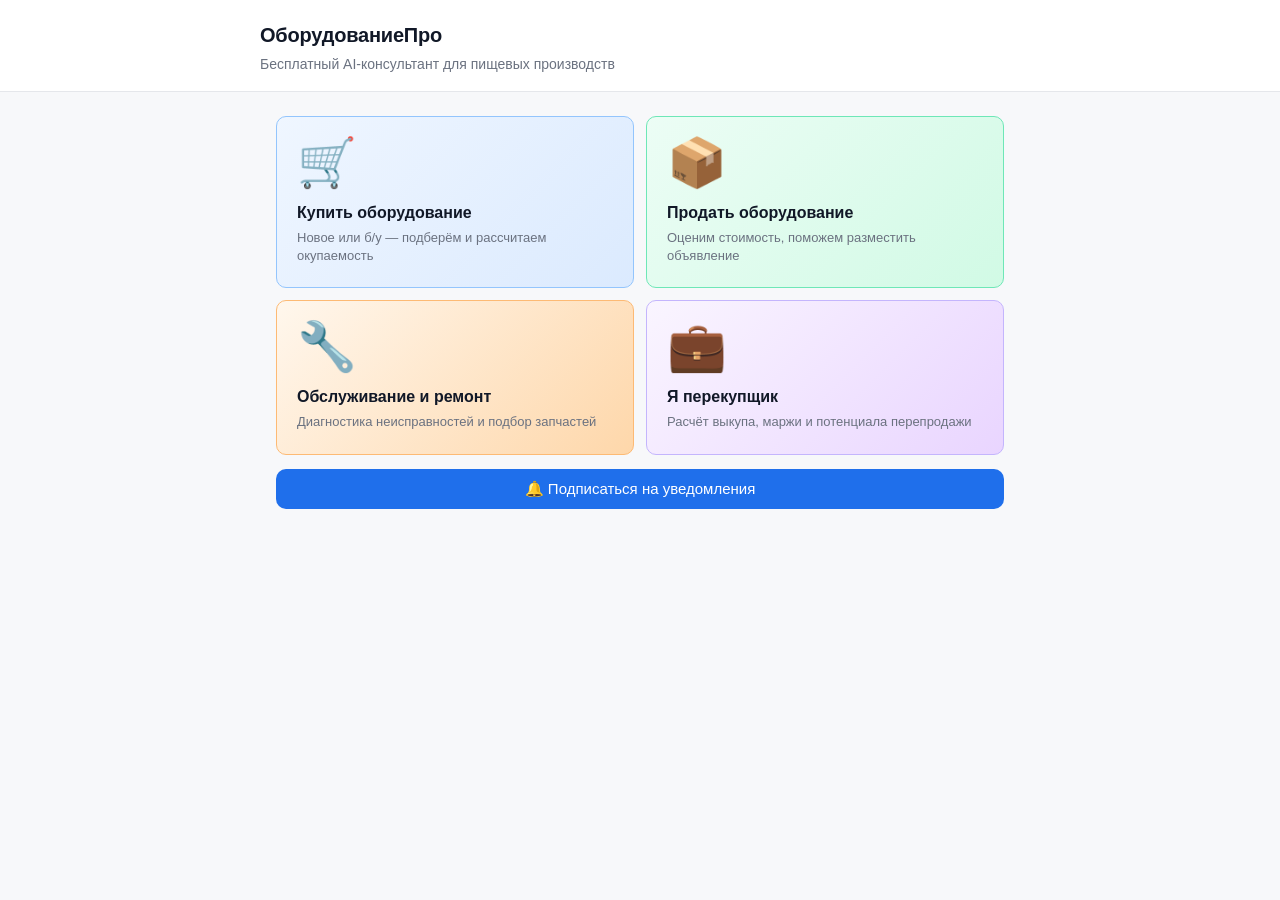
==== commit f2e66994: "feat: Telegram subscriber system with PostgreSQL" ====
--- a/index.html
+++ b/index.html
@@ -343,6 +343,21 @@
   }
   button.secondary:hover { border-color: var(--accent); color: var(--accent); }
 
+  .sub-types { display: flex; gap: 8px; margin: 14px 0; }
+  .sub-type {
+    flex: 1; padding: 10px; border: 2px solid var(--accent); border-radius: var(--radius);
+    background: var(--surface); color: var(--accent); font-weight: 600; font-size: 14px;
+    cursor: pointer; transition: .15s; font-family: inherit;
+  }
+  .sub-type.active { background: var(--accent); color: #fff; }
+  .sub-label { font-size: 13px; font-weight: 600; color: var(--muted); margin: 14px 0 8px; }
+  .sub-cats { display: grid; grid-template-columns: 1fr 1fr; gap: 8px; margin-bottom: 12px; }
+  .sub-cats label {
+    display: flex; align-items: center; gap: 8px; font-size: 14px; color: var(--text); cursor: pointer;
+  }
+  .sub-cats input[type="checkbox"] { width: 16px; height: 16px; accent-color: var(--accent); }
+  @media (max-width: 600px) { .sub-cats { grid-template-columns: 1fr; } }
+
   .card {
     background: var(--surface);
     border: 1px solid var(--border);
@@ -708,6 +723,7 @@
         <span class="desc">Расчёт выкупа, маржи и потенциала перепродажи</span>
       </button>
     </div>
+    <button type="button" class="primary" data-go-screen="subscribe" style="width:100%;margin-top:14px">🔔 Подписаться на уведомления</button>
   </section>
 
   <!-- ========== Category screens ========== -->
@@ -815,6 +831,68 @@
     </div>
   </section>
 
+  <!-- ========== Subscribe screen ========== -->
+  <section class="category-screen" data-screen="subscribe" id="subscribe-screen" hidden>
+    <div class="card">
+      <h3>🔔 Первым узнавай о срочных продажах</h3>
+      <p class="sub">Бесплатные уведомления в Telegram когда появится выгодное оборудование по твоим критериям</p>
+
+      <div class="sub-types">
+        <button type="button" class="sub-type active" data-sub-type="reseller">💼 Я перекупщик</button>
+        <button type="button" class="sub-type" data-sub-type="buyer">🏭 Покупаю для бизнеса</button>
+      </div>
+
+      <form id="subscribe-form">
+        <div class="fields">
+          <input class="full" type="text" id="sub-name" placeholder="Имя" required>
+          <input class="full" type="text" id="sub-telegram" placeholder="Telegram username (например @ivan_resell)" required>
+          <select class="full" id="sub-region">
+            <option value="">Регион — выберите</option>
+            <option>Москва</option>
+            <option>Санкт-Петербург</option>
+            <option>Московская область</option>
+            <option>Краснодарский край</option>
+            <option>Свердловская область</option>
+            <option>Татарстан</option>
+            <option>Новосибирская область</option>
+            <option>Ростовская область</option>
+            <option>Другой</option>
+          </select>
+        </div>
+
+        <div class="sub-label">Категории оборудования</div>
+        <div class="sub-cats">
+          <label><input type="checkbox" value="Тестомесы"> Тестомесы</label>
+          <label><input type="checkbox" value="Печи хлебопекарные"> Печи хлебопекарные</label>
+          <label><input type="checkbox" value="Расстойные шкафы"> Расстойные шкафы</label>
+          <label><input type="checkbox" value="Пароконвектоматы"> Пароконвектоматы</label>
+          <label><input type="checkbox" value="Тестоделители"> Тестоделители</label>
+          <label><input type="checkbox" value="Холодильное"> Холодильное</label>
+          <label><input type="checkbox" value="Другое"> Другое</label>
+        </div>
+
+        <div id="sub-reseller-fields">
+          <div class="sub-label">Критерии перекупщика</div>
+          <div class="fields">
+            <input type="number" id="sub-min-margin" placeholder="Мин. маржа (₽)" min="0" step="1000">
+            <input type="number" id="sub-max-turnover" placeholder="Макс. оборот (дней)" min="1" max="365">
+          </div>
+          <div class="sub-cats">
+            <label><input type="checkbox" id="sub-private-only"> Только частные лица</label>
+            <label><input type="checkbox" id="sub-urgent-only"> Только срочные</label>
+          </div>
+        </div>
+
+        <button type="submit" class="primary" id="sub-submit" style="width:100%;margin-top:6px">Подписаться бесплатно 🔔</button>
+      </form>
+
+      <div class="success" id="subscribe-success" hidden>
+        ✅ Отлично! Найдите бота <b>@IndMartBot</b> в Telegram и нажмите Start чтобы получать уведомления
+      </div>
+      <p id="subscribe-error" style="color:#b91c1c;font-size:14px;margin:10px 0 0;text-align:center" hidden></p>
+    </div>
+  </section>
+
   <!-- ========== Chat panels (shown via navigation) ========== -->
 
   <!-- Panel: новое оборудование -->
@@ -1213,7 +1291,7 @@
 </main>
 
 <script>
-  const API_BASE = "http://147.45.43.117:8000";
+  const API_BASE = "/api";
   const MODEL = "claude-sonnet-4-20250514";
   const LEAD_MARKER = "%%SHOW_LEAD_FORM%%";
   const MAX_PHOTOS = 5;
@@ -1345,7 +1423,7 @@
       return;
     }
 
-    if (target.startsWith("category-")) {
+    if (target.startsWith("category-") || target === "subscribe") {
       const el = document.querySelector(`section[data-screen="${target}"]`);
       if (el) el.hidden = false;
       backBtn.hidden = false;
@@ -1377,6 +1455,90 @@
     navigate(backBtn.dataset.target || "home");
     window.scrollTo({ top: 0, behavior: "smooth" });
   });
+
+  // ---------- Hash routing (e.g. extension links to /#subscribe-screen) ----------
+  function handleHash() {
+    const h = window.location.hash.replace(/^#/, "");
+    if (h === "subscribe-screen" || h === "subscribe") {
+      navigate("subscribe");
+      window.scrollTo({ top: 0, behavior: "smooth" });
+    }
+  }
+  window.addEventListener("hashchange", handleHash);
+  handleHash();
+
+  // ---------- Subscribe screen ----------
+  (function initSubscribe() {
+    const form = document.getElementById("subscribe-form");
+    if (!form) return;
+    let subType = "reseller";
+    const resellerFields = document.getElementById("sub-reseller-fields");
+    const successEl = document.getElementById("subscribe-success");
+    const errorEl = document.getElementById("subscribe-error");
+    const submitBtn = document.getElementById("sub-submit");
+
+    document.querySelectorAll(".sub-type").forEach((btn) => {
+      btn.addEventListener("click", () => {
+        document.querySelectorAll(".sub-type").forEach((b) => b.classList.remove("active"));
+        btn.classList.add("active");
+        subType = btn.dataset.subType;
+        resellerFields.hidden = subType !== "reseller";
+      });
+    });
+
+    form.addEventListener("submit", async (e) => {
+      e.preventDefault();
+      errorEl.hidden = true;
+
+      const name = document.getElementById("sub-name").value.trim();
+      const telegram = document.getElementById("sub-telegram").value.trim();
+      if (!name || !telegram) {
+        errorEl.textContent = "Заполните имя и Telegram username";
+        errorEl.hidden = false;
+        return;
+      }
+
+      const categories = Array.from(
+        document.querySelectorAll(".sub-cats label input[type=checkbox]:checked")
+      ).map((c) => c.value).filter(Boolean);
+
+      const filters = subType === "reseller" ? {
+        minMargin: parseInt(document.getElementById("sub-min-margin").value) || 0,
+        maxTurnover: parseInt(document.getElementById("sub-max-turnover").value) || 60,
+        privateOnly: document.getElementById("sub-private-only").checked,
+        urgentOnly: document.getElementById("sub-urgent-only").checked,
+      } : {};
+
+      submitBtn.disabled = true;
+      submitBtn.textContent = "Подписываем…";
+      try {
+        const res = await fetch(API_BASE + "/subscribe", {
+          method: "POST",
+          headers: { "content-type": "application/json" },
+          body: JSON.stringify({
+            name,
+            telegram_username: telegram,
+            region: document.getElementById("sub-region").value,
+            categories,
+            user_type: subType,
+            filters,
+          }),
+        });
+        if (!res.ok) {
+          const err = await res.json().catch(() => ({}));
+          throw new Error(err.detail || "Ошибка " + res.status);
+        }
+        form.hidden = true;
+        successEl.hidden = false;
+      } catch (err) {
+        errorEl.textContent = err.message;
+        errorEl.hidden = false;
+      } finally {
+        submitBtn.disabled = false;
+        submitBtn.textContent = "Подписаться бесплатно 🔔";
+      }
+    });
+  })();
 
   // ---------- Global file-attach button delegate ----------
   document.addEventListener("click", (e) => {
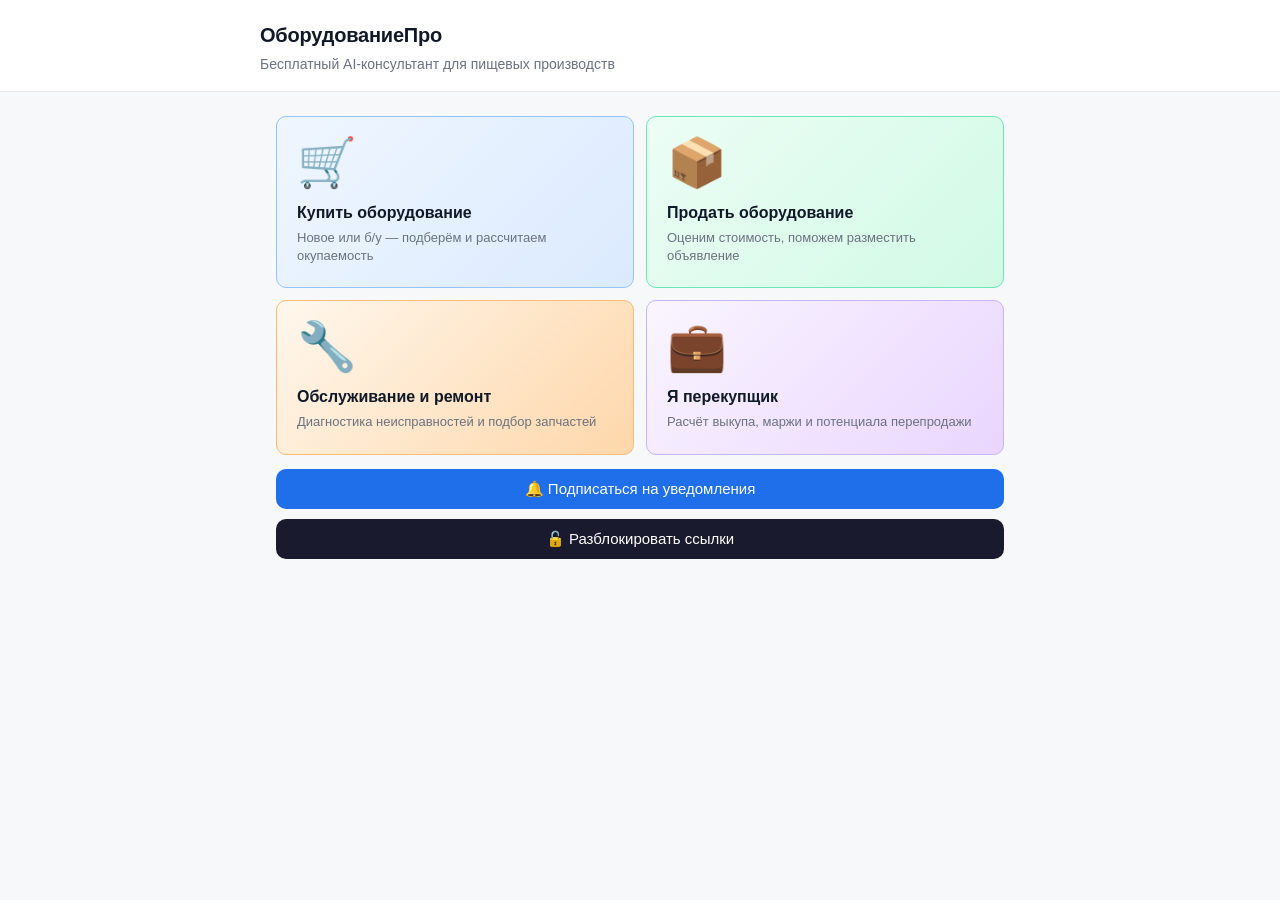
==== commit adc17b28: "feat: Tinkoff payment, upgrade page, freemium notifications - payments.py: Tinkoff Init + webhook ve" ====
--- a/index.html
+++ b/index.html
@@ -724,6 +724,7 @@
       </button>
     </div>
     <button type="button" class="primary" data-go-screen="subscribe" style="width:100%;margin-top:14px">🔔 Подписаться на уведомления</button>
+    <button type="button" class="primary" data-go-screen="upgrade" style="width:100%;margin-top:10px;background:#1a1a2e">🔓 Разблокировать ссылки</button>
   </section>
 
   <!-- ========== Category screens ========== -->
@@ -835,7 +836,7 @@
   <section class="category-screen" data-screen="subscribe" id="subscribe-screen" hidden>
     <div class="card">
       <h3>🔔 Первым узнавай о срочных продажах</h3>
-      <p class="sub">Бесплатные уведомления в Telegram когда появится выгодное оборудование по твоим критериям</p>
+      <p class="sub">Бесплатные уведомления в Telegram когда появится выгодное оборудование по твоим критериям. Уведомления приходят от бота <a href="https://t.me/IndMartAlertsBot" target="_blank">@IndMartAlertsBot</a>.</p>
 
       <div class="sub-types">
         <button type="button" class="sub-type active" data-sub-type="reseller">💼 Я перекупщик</button>
@@ -847,7 +848,7 @@
           <input class="full" type="text" id="sub-name" placeholder="Имя" required>
           <input class="full" type="text" id="sub-telegram" placeholder="Telegram username (например @ivan_resell)" required>
           <select class="full" id="sub-region">
-            <option value="">Регион — выберите</option>
+            <option value="" selected>Все регионы</option>
             <option>Москва</option>
             <option>Санкт-Петербург</option>
             <option>Московская область</option>
@@ -887,9 +888,37 @@
       </form>
 
       <div class="success" id="subscribe-success" hidden>
-        ✅ Отлично! Найдите бота <b>@IndMartBot</b> в Telegram и нажмите Start чтобы получать уведомления
+        ✅ Готово! Теперь напишите боту <a href="https://t.me/IndMartAlertsBot" target="_blank">@IndMartAlertsBot</a> команду /start — и будете получать уведомления первым!
       </div>
       <p id="subscribe-error" style="color:#b91c1c;font-size:14px;margin:10px 0 0;text-align:center" hidden></p>
+    </div>
+  </section>
+
+  <section class="category-screen" data-screen="upgrade" id="upgrade-screen" hidden>
+    <div class="card">
+      <h3>💼 IndMart Перекупщик</h3>
+      <p class="sub">Первым узнавай о выгодных сделках</p>
+
+      <div class="sub-cats" style="margin-top:6px">
+        <label style="pointer-events:none">✅ Полные ссылки на срочные объявления</label>
+        <label style="pointer-events:none">✅ Уведомления раньше всех</label>
+        <label style="pointer-events:none">✅ Безлимитные оценки</label>
+        <label style="pointer-events:none">✅ Оценка по фото (определение модели)</label>
+        <label style="pointer-events:none">✅ Фильтры по марже и обороту</label>
+      </div>
+
+      <div style="text-align:center;margin:18px 0 6px">
+        <div style="font-size:32px;font-weight:800;color:#1a1a2e">2 990 ₽<span style="font-size:16px;font-weight:600;color:#888">/мес</span></div>
+        <div style="font-size:13px;color:#888;margin-top:4px">или 1 990 ₽/мес при оплате за год</div>
+      </div>
+
+      <form id="upgrade-form">
+        <div class="fields">
+          <input class="full" type="text" id="upg-telegram" placeholder="@username" required>
+        </div>
+        <button type="submit" class="primary" id="upg-submit" style="width:100%;margin-top:6px">Оплатить 2 990 ₽</button>
+      </form>
+      <p id="upgrade-error" style="color:#b91c1c;font-size:14px;margin:10px 0 0;text-align:center" hidden></p>
     </div>
   </section>
 
@@ -1423,7 +1452,7 @@
       return;
     }
 
-    if (target.startsWith("category-") || target === "subscribe") {
+    if (target.startsWith("category-") || target === "subscribe" || target === "upgrade") {
       const el = document.querySelector(`section[data-screen="${target}"]`);
       if (el) el.hidden = false;
       backBtn.hidden = false;
@@ -1462,10 +1491,50 @@
     if (h === "subscribe-screen" || h === "subscribe") {
       navigate("subscribe");
       window.scrollTo({ top: 0, behavior: "smooth" });
+    } else if (h === "upgrade-screen" || h === "upgrade") {
+      navigate("upgrade");
+      window.scrollTo({ top: 0, behavior: "smooth" });
     }
   }
   window.addEventListener("hashchange", handleHash);
   handleHash();
+
+  // ---------- Upgrade / payment screen ----------
+  (function initUpgrade() {
+    const form = document.getElementById("upgrade-form");
+    if (!form) return;
+    const input = document.getElementById("upg-telegram");
+    const submitBtn = document.getElementById("upg-submit");
+    const errorEl = document.getElementById("upgrade-error");
+
+    form.addEventListener("submit", async (e) => {
+      e.preventDefault();
+      errorEl.hidden = true;
+      const username = (input.value || "").trim();
+      if (!username) { input.focus(); return; }
+      const original = submitBtn.textContent;
+      submitBtn.disabled = true;
+      submitBtn.textContent = "Создаём платёж…";
+      try {
+        const res = await fetch(API_BASE + "/create-payment", {
+          method: "POST",
+          headers: { "Content-Type": "application/json" },
+          body: JSON.stringify({ telegram_username: username, plan: "reseller" }),
+        });
+        const data = await res.json();
+        if (res.ok && data.payment_url) {
+          window.location.href = data.payment_url;
+          return;
+        }
+        throw new Error(data.detail || "Не удалось создать платёж");
+      } catch (err) {
+        errorEl.textContent = "Ошибка: " + err.message + ". Попробуйте позже.";
+        errorEl.hidden = false;
+        submitBtn.disabled = false;
+        submitBtn.textContent = original;
+      }
+    });
+  })();
 
   // ---------- Subscribe screen ----------
   (function initSubscribe() {
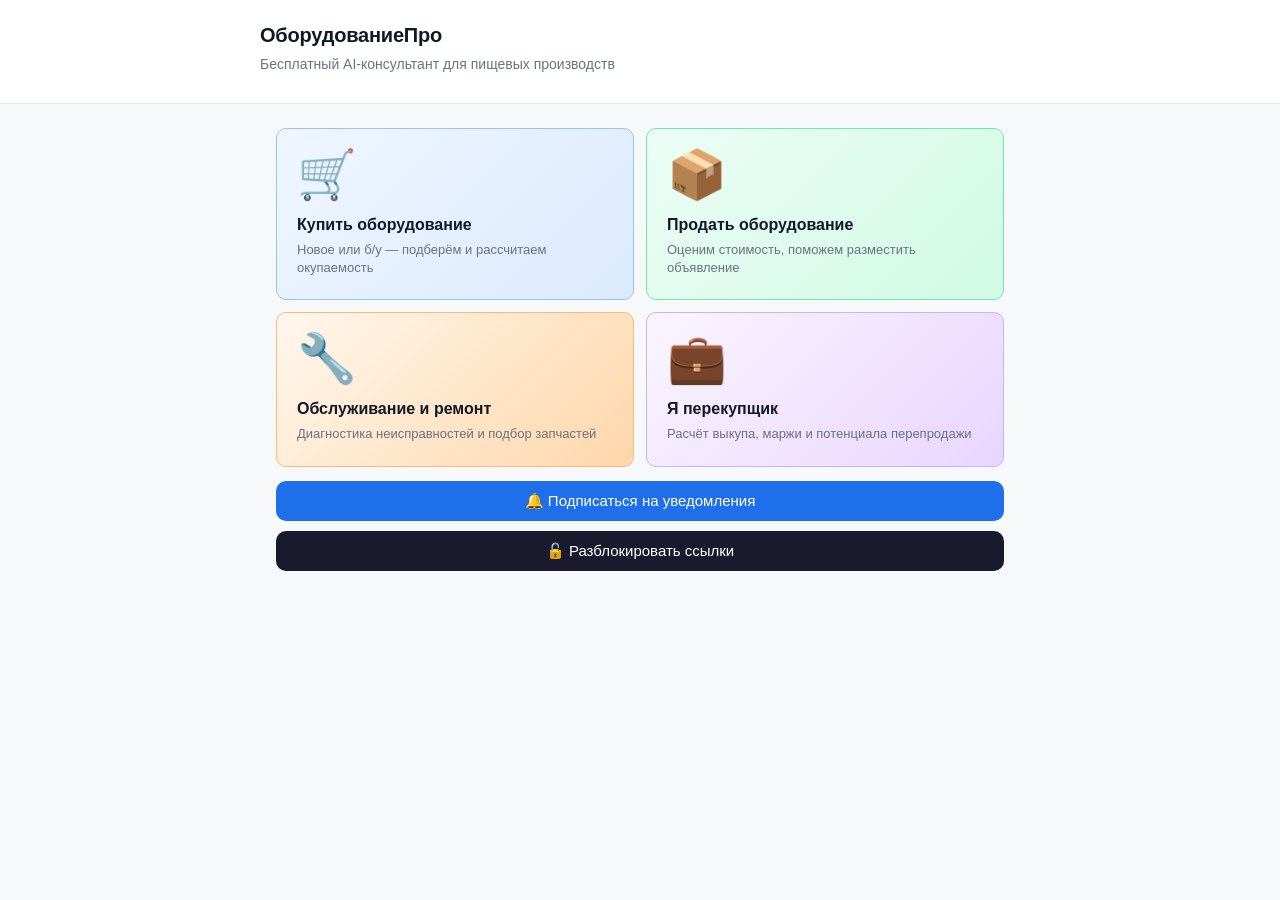
==== commit 3c34eb9a: "feat: Telegram Login Widget on upgrade + index, fix create-payment field name Co-Authored-By: Claude" ====
--- a/index.html
+++ b/index.html
@@ -693,6 +693,21 @@
   <div class="wrap">
     <h1>ОборудованиеПро</h1>
     <p>Бесплатный AI-консультант для пищевых производств</p>
+    <div id="tg-login-header" style="margin-top:12px">
+      <div id="tg-login-widget" style="display:flex;justify-content:center">
+        <script async src="https://telegram.org/js/telegram-widget.js?22"
+          data-telegram-login="IndMartAlertsBot"
+          data-size="medium"
+          data-onauth="onIndexTelegramAuth(user)"
+          data-request-access="write"
+          data-radius="8"></script>
+      </div>
+      <div id="tg-user-box" style="display:none;justify-content:center;align-items:center;gap:10px;margin-top:6px;font-size:14px">
+        <span id="tg-user-name"></span>
+        <a href="/upgrade" style="color:#c8a55a;text-decoration:underline">Перейти к подписке →</a>
+        <button type="button" onclick="indexLogoutTelegram()" style="background:none;border:none;color:#9aa3b2;cursor:pointer;font-size:12px">Выйти</button>
+      </div>
+    </div>
   </div>
 </header>
 
@@ -1324,6 +1339,22 @@
   const MODEL = "claude-sonnet-4-20250514";
   const LEAD_MARKER = "%%SHOW_LEAD_FORM%%";
   const MAX_PHOTOS = 5;
+
+  // ---------- Telegram login (header) ----------
+  function onIndexTelegramAuth(user){
+    try{
+      document.getElementById('tg-login-widget').style.display='none';
+      const box=document.getElementById('tg-user-box');
+      box.style.display='flex';
+      document.getElementById('tg-user-name').textContent='✅ '+(user.username?'@'+user.username:user.first_name);
+    }catch(e){}
+  }
+  function indexLogoutTelegram(){
+    document.getElementById('tg-login-widget').style.display='flex';
+    document.getElementById('tg-user-box').style.display='none';
+  }
+  window.onIndexTelegramAuth = onIndexTelegramAuth;
+  window.indexLogoutTelegram = indexLogoutTelegram;
 
   const VISION_PROMPT =
     "\n\nКогда пользователь присылает фото оборудования, действуй по шагам:\n" +
